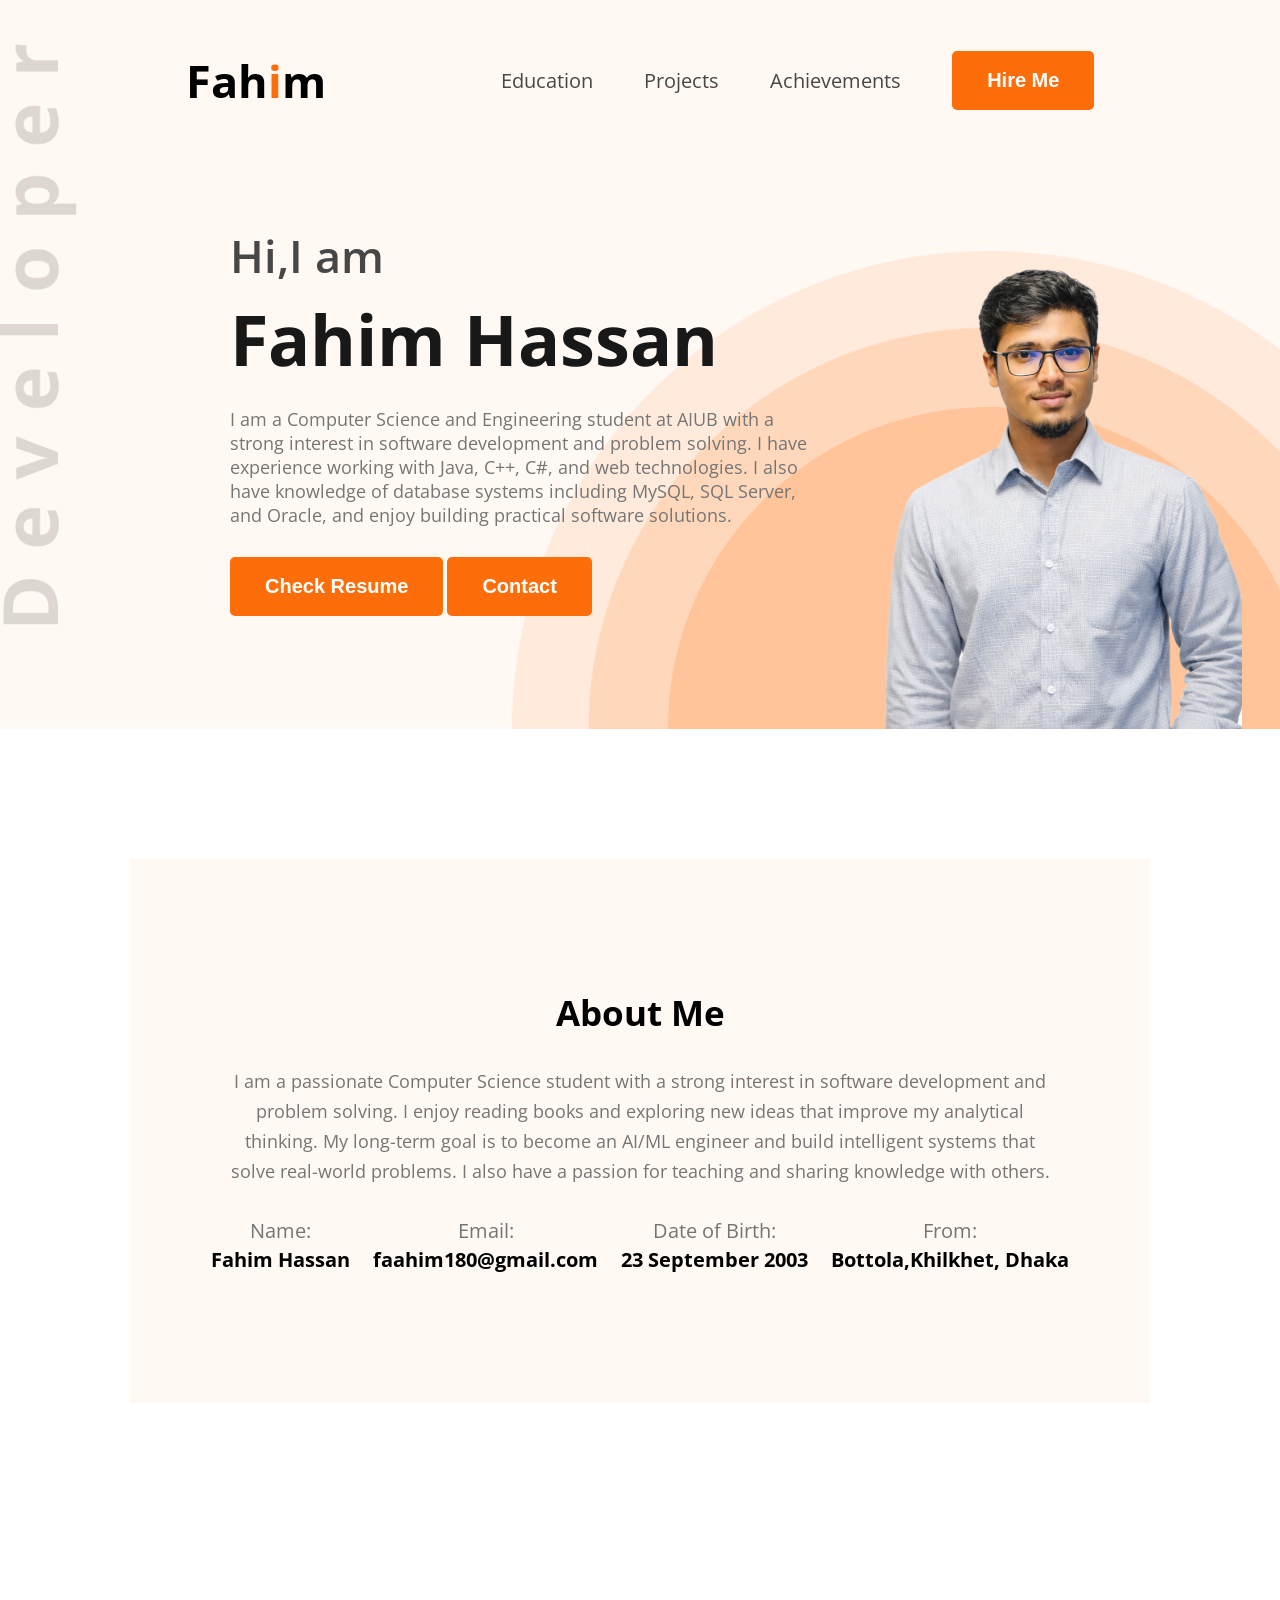
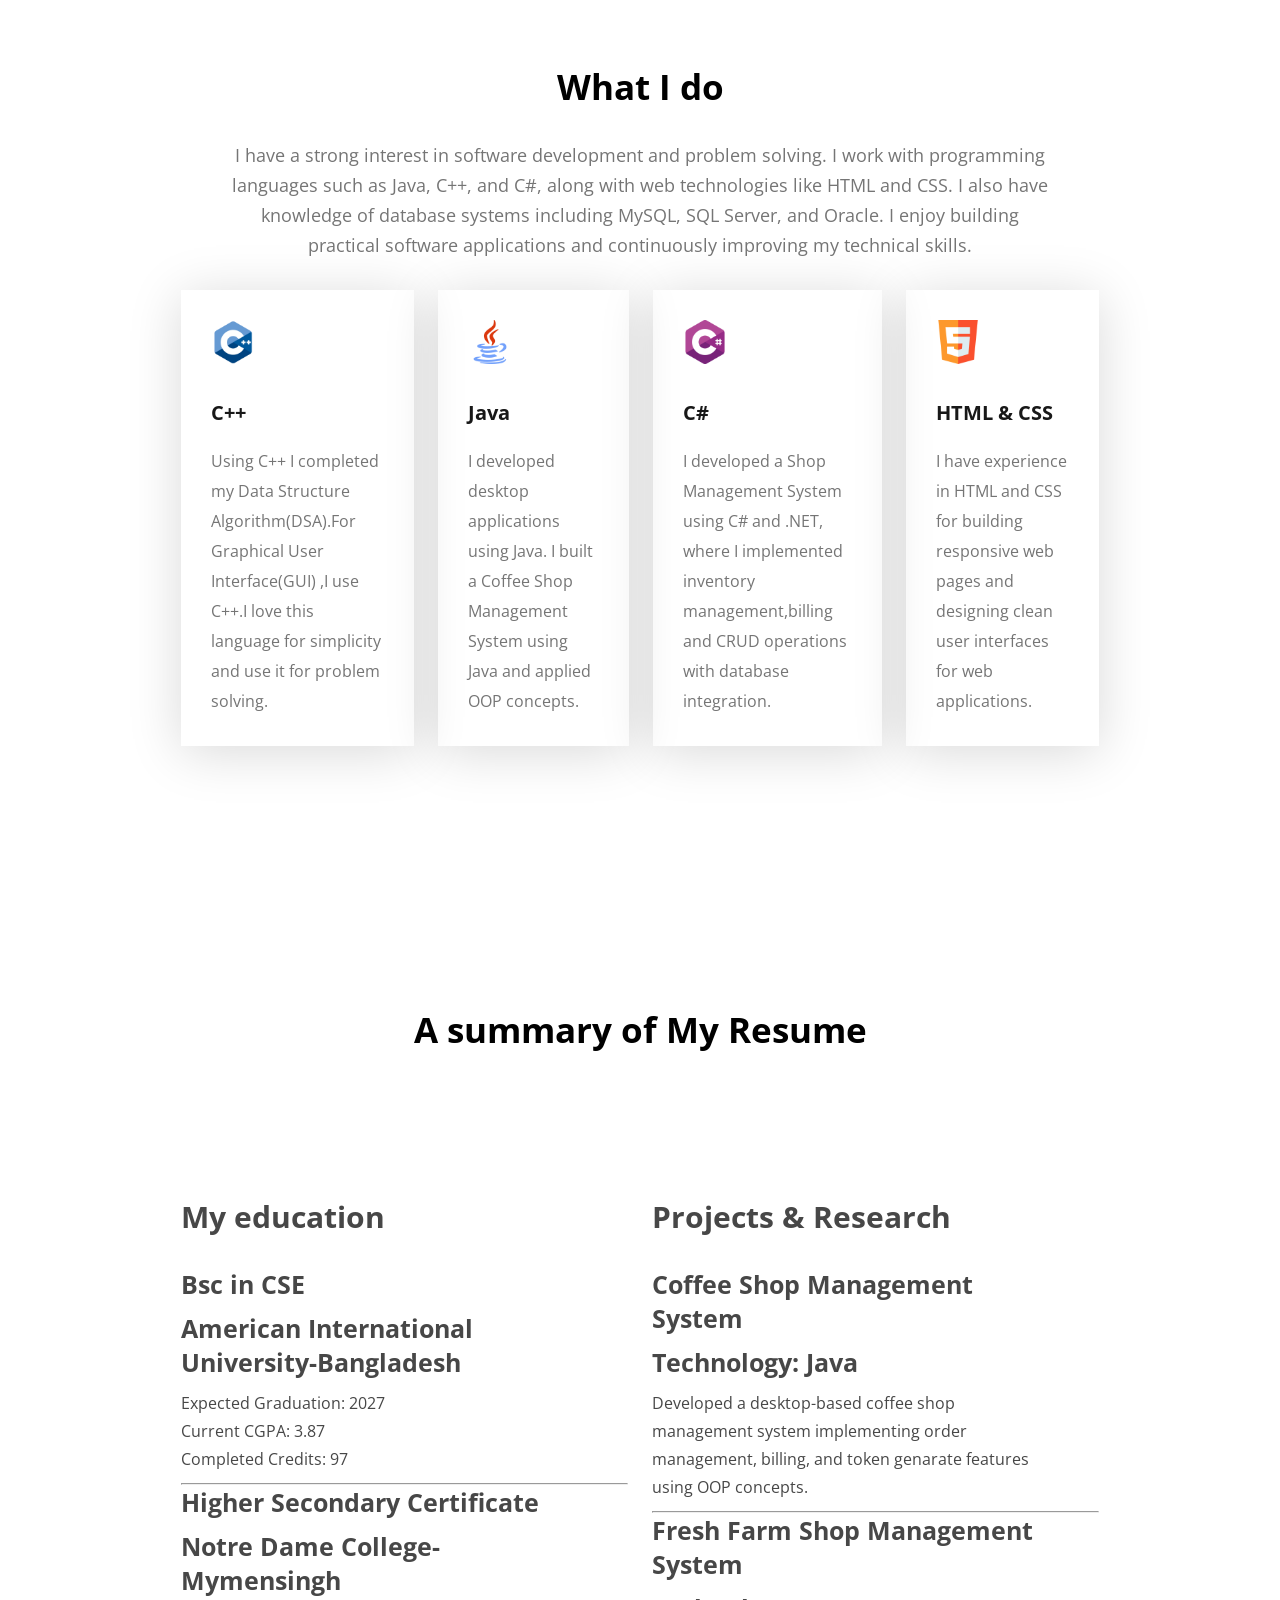
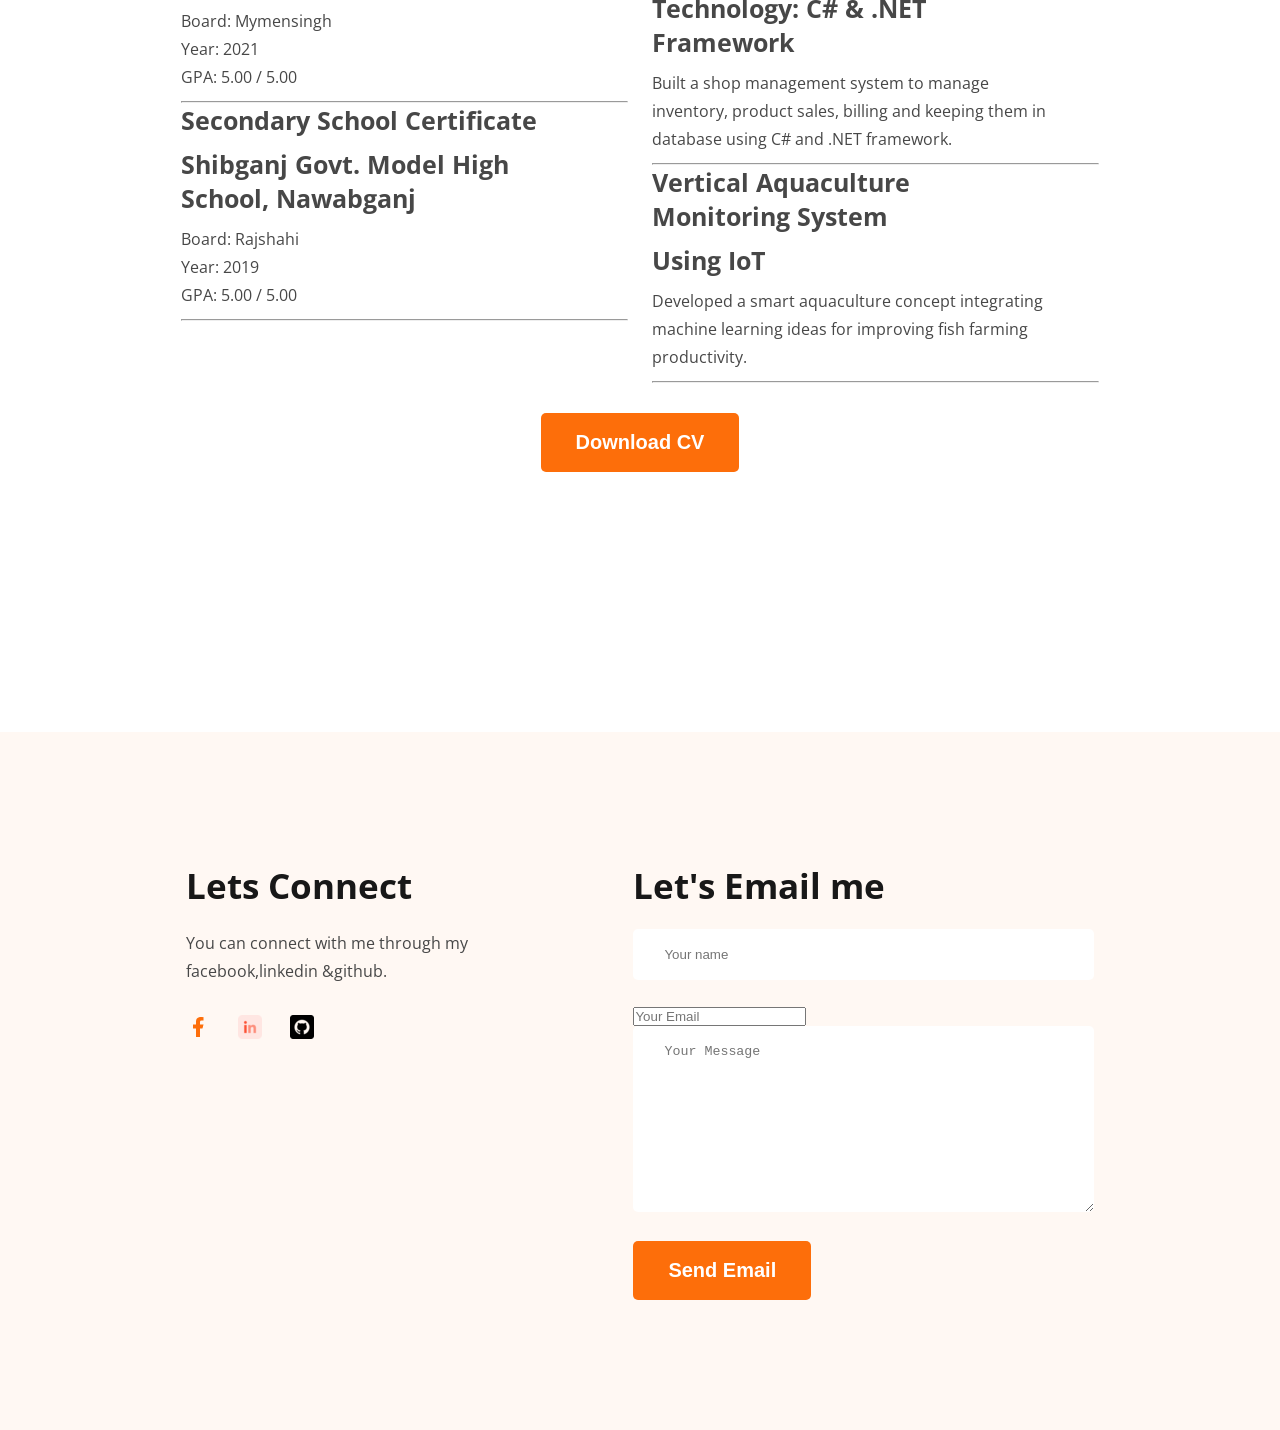
==== index.html @ bdd4afea "Fixed all button and send email and contact" ====
<!DOCTYPE html>
<html lang="en">
<head>
    <meta charset="UTF-8">
    <meta name="viewport" content="width=device-width, initial-scale=1.0">
    <title>Portfolio</title>
    <link rel="preconnect" href="https://fonts.googleapis.com">
    <link rel="preconnect" href="https://fonts.gstatic.com" crossorigin>
    <link href="https://fonts.googleapis.com/css2?family=Open+Sans:ital,wght@0,300..800;1,300..800&display=swap" rel="stylesheet">
    <link rel="stylesheet" href="styles/portfolio.css">
</head>
<body class="font-open-sans">
    <header>
        <nav>
            <div class="logo">
                <h2>Fah<span class="color-orange">i</span>m</h2>
            </div>
                <ul class="menu">
                    <li><a href="education-card.html">Education</a></li>
                    <li><a href="projects.html">Projects</a></li>
                    <li><a href="">Achievements</a></li>
                    <li><a href="https://www.linkedin.com/in/fahim-hassan-341258252/"><button class="btn">Hire Me</button></a></li>
                </ul>
            
        </nav>
        <section id="banner">
            <div class="banner-content">
                <h2>Hi,I am</h2>
                <h1>Fahim Hassan</h1>
                <p>I am a Computer Science and Engineering student at AIUB with a strong interest in software development and problem solving. I have experience working with Java, C++, C#, and web technologies. I also have knowledge of database systems including MySQL, SQL Server, and Oracle, and enjoy building practical software solutions.</p>
                <div>
                    <a href="link.html"><button class="btn">Check Resume</button></a>
                    <a href="https://wa.me/8801750545029"><button class="btn">Contact</button></a>
                </div>
            </div>
            
            <div class="banner-image">
                <img src="images/Fahim.png" alt="">
            </div>
            
        </section>
    </header>
    <section id="about">
        <div class="about-container">
            <div class="section-heading">
                <h2>About Me</h2>
                <p>I am a passionate Computer Science student with a strong interest in software development and problem solving. I enjoy reading books and exploring new ideas that improve my analytical thinking. My long-term goal is to become an AI/ML engineer and build intelligent systems that solve real-world problems. I also have a passion for teaching and sharing knowledge with others.</p>
            </div>
            <div class="about-info">
                <div class="info-card">
                        <p>Name:</p>
                        <h4>Fahim Hassan</h4>
                </div>
                <div class="info-card">
                        <p>Email:</p>
                        <h4>faahim180@gmail.com</h4>
                </div>
                <div class="info-card">
                        <p>Date of Birth:</p>
                        <h4>23 September 2003</h4>
                </div>
                <div class="info-card">
                        <p>From:</p>
                        <h4>Bottola,Khilkhet, Dhaka</h4>
                </div>
            </div>
        </div>

    </section>
    <section  id="skills">
        <div class="skills-container">
            <div class="section-heading"> 
                <h2>What I do</h2>
                <p>I have a strong interest in software development and problem solving. I work with programming languages such as Java, C++, and C#, along with web technologies like HTML and CSS. I also have knowledge of database systems including MySQL, SQL Server, and Oracle. I enjoy building practical software applications and continuously improving my technical skills.</p>
            </div>
            <div class="skills-box">
                <div class="skill-card">
                    <img src="images/c++.png" alt="">
                    <h3>C++</h3>
                    <p>Using C++ I completed my Data Structure Algorithm(DSA).For Graphical User Interface(GUI) ,I use C++.I love this language for simplicity and use it for problem solving.</p>
                </div>
                <div class="skill-card">
                    <img src="images/java.png" alt="">
                    <h3>Java</h3>
                    <p>I  developed desktop applications using Java. I built a Coffee Shop Management System using Java and applied OOP concepts.</p>
                </div>
                <div class="skill-card">
                    <img src="images/c-sharp.png" alt="">
                    <h3>C#</h3>
                    <p>I developed a Shop Management System using C# and .NET, where I implemented inventory management,billing and CRUD operations with database integration.</p>
                </div>
                <div class="skill-card">
                    <img src="images/html5.png" alt="">
                    <h3>HTML & CSS</h3>
                    <p>I have experience in HTML and CSS for building responsive web pages and designing clean user interfaces for web applications.</p>
                </div>
            </div>
        </div>

    </section>
    
    <section id="resume">
        <div class="section-heading">
            <h2>A summary of My Resume</h2>
        </div>
        <div class="resume-container">
            <div class="education">
                <h2 class="section-title">My education</h2>
                <div class="resume-card">
                <h3 class="card-title">Bsc in CSE</h3>
                <p class="card-info">American International University-Bangladesh</p>
                <div class="card-text">
                    <p>Expected Graduation: 2027</p>
                    <p>Current CGPA: 3.87</p>
                    <p>Completed Credits: 97</p>
                </div>
                </div> 
                
                <hr>
                 <div class="resume-card">
                <h3 class="card-title">Higher Secondary Certificate</h3>
                <p class="card-info">Notre Dame College-Mymensingh</p>
                <div class="card-text">
                    <p>Board: Mymensingh</p>
                    <p>Year: 2021</p>
                    <p>GPA: 5.00 / 5.00</p>
                </div>
                </div> 
                
                <hr>
                 <div class="resume-card">
                <h3 class="card-title">Secondary School Certificate</h3>
                <p class="card-info">Shibganj Govt. Model High School, Nawabganj</p>
                <div class="card-text">
                    <p>Board: Rajshahi</p>
                    <p>Year: 2019</p>
                    <p>GPA: 5.00 / 5.00</p>
                </div>
                </div> 
                
                <hr>
                <!-- hr ekta line create kore -->
            </div>
            
            <div class="experience">
                <h2 class="section-title">Projects & Research</h2>
                <div class="resume-card">
                <h3 class="card-title">Coffee Shop Management System</h3>
                <p class="card-info">Technology: Java</p>
                <p class="card-text">Developed a desktop-based coffee shop management system implementing order management, billing, and token genarate features using OOP concepts.</p>
                </div> 
                
                <hr>
                 <div class="resume-card">
                <h3 class="card-title">Fresh Farm Shop Management System</h3>
                <p class="card-info">Technology: C# & .NET Framework</p>
                <p class="card-text">Built a shop management system to manage inventory, product sales, billing and keeping them in database using C# and .NET framework.</p>
                </div> 
                
                <hr>
                 <div class="resume-card">
                <h3 class="card-title">Vertical Aquaculture Monitoring System</h3>
                <p class="card-info">Using IoT</p>
                <p class="card-text">Developed a smart aquaculture concept integrating machine learning ideas for improving fish farming productivity.</p>
                </div> 
                
                <hr>
                <!-- hr ekta line create kore -->
            </div>
            </div>
        </div>
        <div class="text-center">
            <a href="link.html"><button class="btn">Download CV</button></a>
        </div>
    </section>
    <footer>
        <section class="footer-container">
        <div class="social">
            <h2>Lets Connect</h2>
            <p>You can connect with me through my facebook,linkedin &github.</p>
             <div class="icons">
            <a href="https://www.facebook.com/faahim.hassan"><img src="images/icons/facebook.png" alt=""></a>
            <a href="https://www.linkedin.com/in/fahim-hassan-341258252/"><img src="images/icons/linkedin.png" alt=""></a>
            <a href="https://github.com/FaahimHassan"><img src="images/icons/github.png" alt=""></a>
        </div>
        </div>
       
        <!-- <form class="form">
            <h2>Let's Email me</h2>
                <div>
                    <input type="text" name="" id="" placeholder="Your name">
                </div>
                <div>
                    <input type="text" name="" id="" placeholder="Email">
                </div>
                <div>
                    <textarea rows="10" name="" id="" placeholder="Message"></textarea>
                </div>
                <input class="btn" type="submit" value="Email">
        </form> -->
         <form action="https://formsubmit.co/faahim180@gmail.com" method="POST">
            <h2>Let's Email me</h2>
                <div>
                    <input type="text" name="name" placeholder="Your name">
                </div>
                <div>
                    <input type="email" name="email" placeholder="Your Email">
                </div>
                <div>
                    <textarea name="message" rows="10" placeholder="Your Message" required></textarea>
                </div>
                <input class="btn" type="submit" value="Send Email">
        </form>
        </section>
    </footer>

</body>
</html>
---- styles/portfolio.css ----
*{
    margin: 0;
    padding: 0;
    box-sizing: border-box;
}
/* shared style */
.font-open-sans{
  font-family: "Open Sans", sans-serif;
  font-optical-sizing: auto;
}
.logo h2{
font-size: 45px;
font-weight: 900px;
}
.color-orange{
color: #FD6E0A;
}
.btn{
  background-color: #FD6E0A;
  border: none;
  padding: 18px 35px;
  border-radius: 5px;
  font-size: 20px;
  font-weight: bold;
  color: white;
  cursor: pointer;

}
.btn:hover{background-color:green;}

.section-heading{
  max-width: 827px;
  text-align: center;
  margin: 0 auto;
}
.section-heading h2{
  font-size: 35px;
  margin-bottom: 30px;

}
.section-heading p{
  font-size: 18px;
  color: #757575;
  margin-bottom: 30px;
  line-height: 30px;

}
.text-center{
  text-align: center;
}
 /* main style */
header{
  background-color: #FFF8F3;
   background: url("../images/developer.png"),url("../images/header_bg.png"),#FFF8F3; 
  /* background: url("../images/header_bg.png"),#FFF8F3; */
  background-position: 0 30%,bottom right;
  background-repeat: no-repeat;
  padding-top: 50px;
  background-size: 6%, 60%;
}
nav{
  width: 71%;
  max-width: 1140px;
  /* border: 1px solid red; */
   margin: 0px auto; 
  display: flex;
  justify-content: space-between;
  /* space between ,sorboccho durotte rakhte help kore */
  align-items: center;


}
nav .menu{
  display: flex;
  list-style-type: none;
  gap: 51px;
  align-items: center;
}
nav .menu a{
  font-size: 20px;
  color: #474747;
  text-decoration: none;

}
#banner{
  margin: 0px 38px 0px 230px;
  display: flex;
  justify-content: space-between;
  align-items: center;
}
#banner .banner-content{
  max-width: 600px;
}
#banner .banner-content h2{
  font-size: 45px;
  font-weight: 600;
  color: #474747;
  margin-bottom: 5px;

}
#banner .banner-content h1{
  font-size: 70px;
  font-weight: bold;
  color: #181818;
  margin-bottom: 20px;

}
#banner .banner-content p{
  font-size: 18px;
  color: #757575;
  margin-bottom: 30px;
}

#banner .banner-image img{
  width: 100%;
  max-width: 600px;
  vertical-align: middle;
}
/* #about{
  padding-top: 130px;
}*/
#about .about-container{
  width: 100%;
  max-width: 1140px;
  margin: 0 auto;
  text-align: center;
  background-color: #FFF8F3;
  /* padding: 130px 156px; ei line age chilo*/
  padding: 130px 70px ;
}
#about .about-container .about-info{
  display: flex;
  justify-content: space-around;
}
.about-info .info-card p{
   font-size: 20px;
  color: #757575;
  line-height: 30px;
}
.about-info .info-card h4{
  font-size: 20px;
}
#skills,#about,#resume{
  padding: 130px;
}
#skills .skills-container{
  width: 90%;
  max-width: 1140px;
  margin: 0 auto;
}
#skills .skills-container .skills-box{
  display: flex;
  gap: 24px;

}
/* skills box er skill card gulo ke manush kora lagbe(mane design kor lagbe) */
.skills-box .skill-card{
  padding: 30px;
  /* border: 1px solid red; */
  box-shadow: 0 6px 50px 0 #00000027;
  /* box shadow te amra 4 dhoroner value use korte pari{(x axis theke kon dike sorbe),(y axis er sathe koto tuku hobe),(koto tuku blur hobe),(spred hobe koto tuku),then color diba} */
  max-width: 267px;
}
.skills-box :hover{background-color: #FFF8F3;}
/* skill card er image gulo ke size kora proyozon */
.skill-card img{
  max-width: 44px;
  margin-bottom: 30px;

}
.skill-card h3{
  font-size: 20px;
  color: #181818;
  margin-bottom: 20px;
}
.skill-card p{
  font-size: 16px;
  color: #757575;
  /* margin-bottom: 30px; */
  line-height: 30px;
}
#resume .resume-container{
  width: 90%;
  max-width: 1140px;
  margin: 113px auto 0;
  display: flex;
  gap: 24px;
  /* flex er majher gap 24 px */
  margin-bottom: 30px;

}
.resume-container .section-title{
  margin: 30px 0;
}
.resume-container .section-title{
font-size: 30px;
color: #474747;
margin-bottom: 30px;
 
}
.resume-card{
  max-width: 511px;
  margin-right: 47px;

}
.resume-card .card-title{
  font-size: 25px;
  font-weight: bold;
  margin-bottom: 10px;
  color: #474747;
}
.resume-card .card-info{
  font-size: 25px;
  font-weight: bold;
  margin-bottom: 10px;
  color: #474747;
}
.resume-card .card-text{
  font-size: 16px;
  line-height: 28px;
  margin-bottom: 10px;
  color: #474747;
}
 footer{
  margin-top: 130px;
  background-color: #FFF8F3;
  padding: 130PX 0;
 }
 footer .footer-container{
  width: 71%;
  max-width: 1140px;
  margin: 0 auto;
  display: flex;
  gap: 116px;
 }
 .footer-container .social{
  max-width: 562px;
 }
 .footer-container h2{
  color: #181818;
  font-size: 35px;
  margin-bottom: 20px;
 }
 .footer-container .social p{
  color: #474747;
  font-size: 16px;
  line-height: 28px;
  margin-bottom: 30px;
 }
 .footer-container .icons a{
  margin-right: 24px;
 }
.footer-container form input[type="text"],.footer-container form textarea{
  width: 461px;
  padding: 18px 31px;
  margin-bottom: 24px;
  border: none;
  border-radius: 5px;
  color: #757575;
}
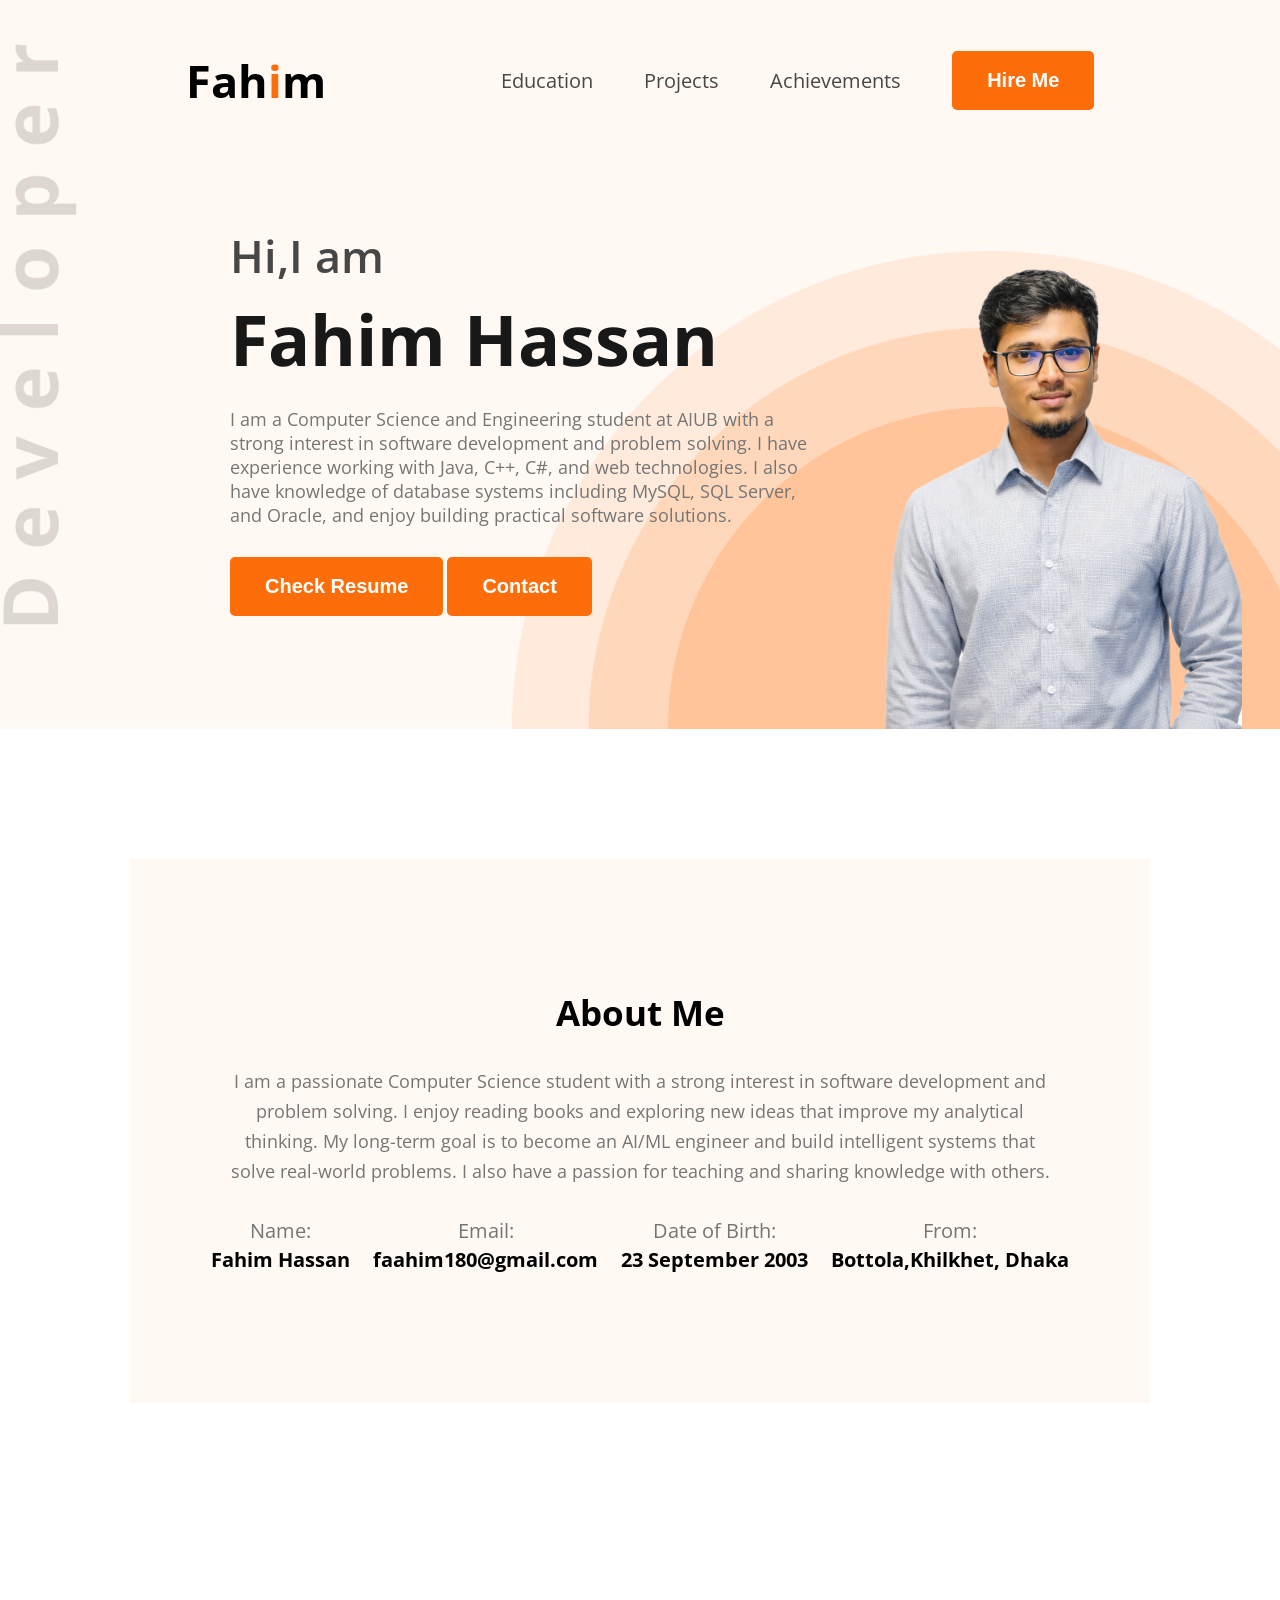
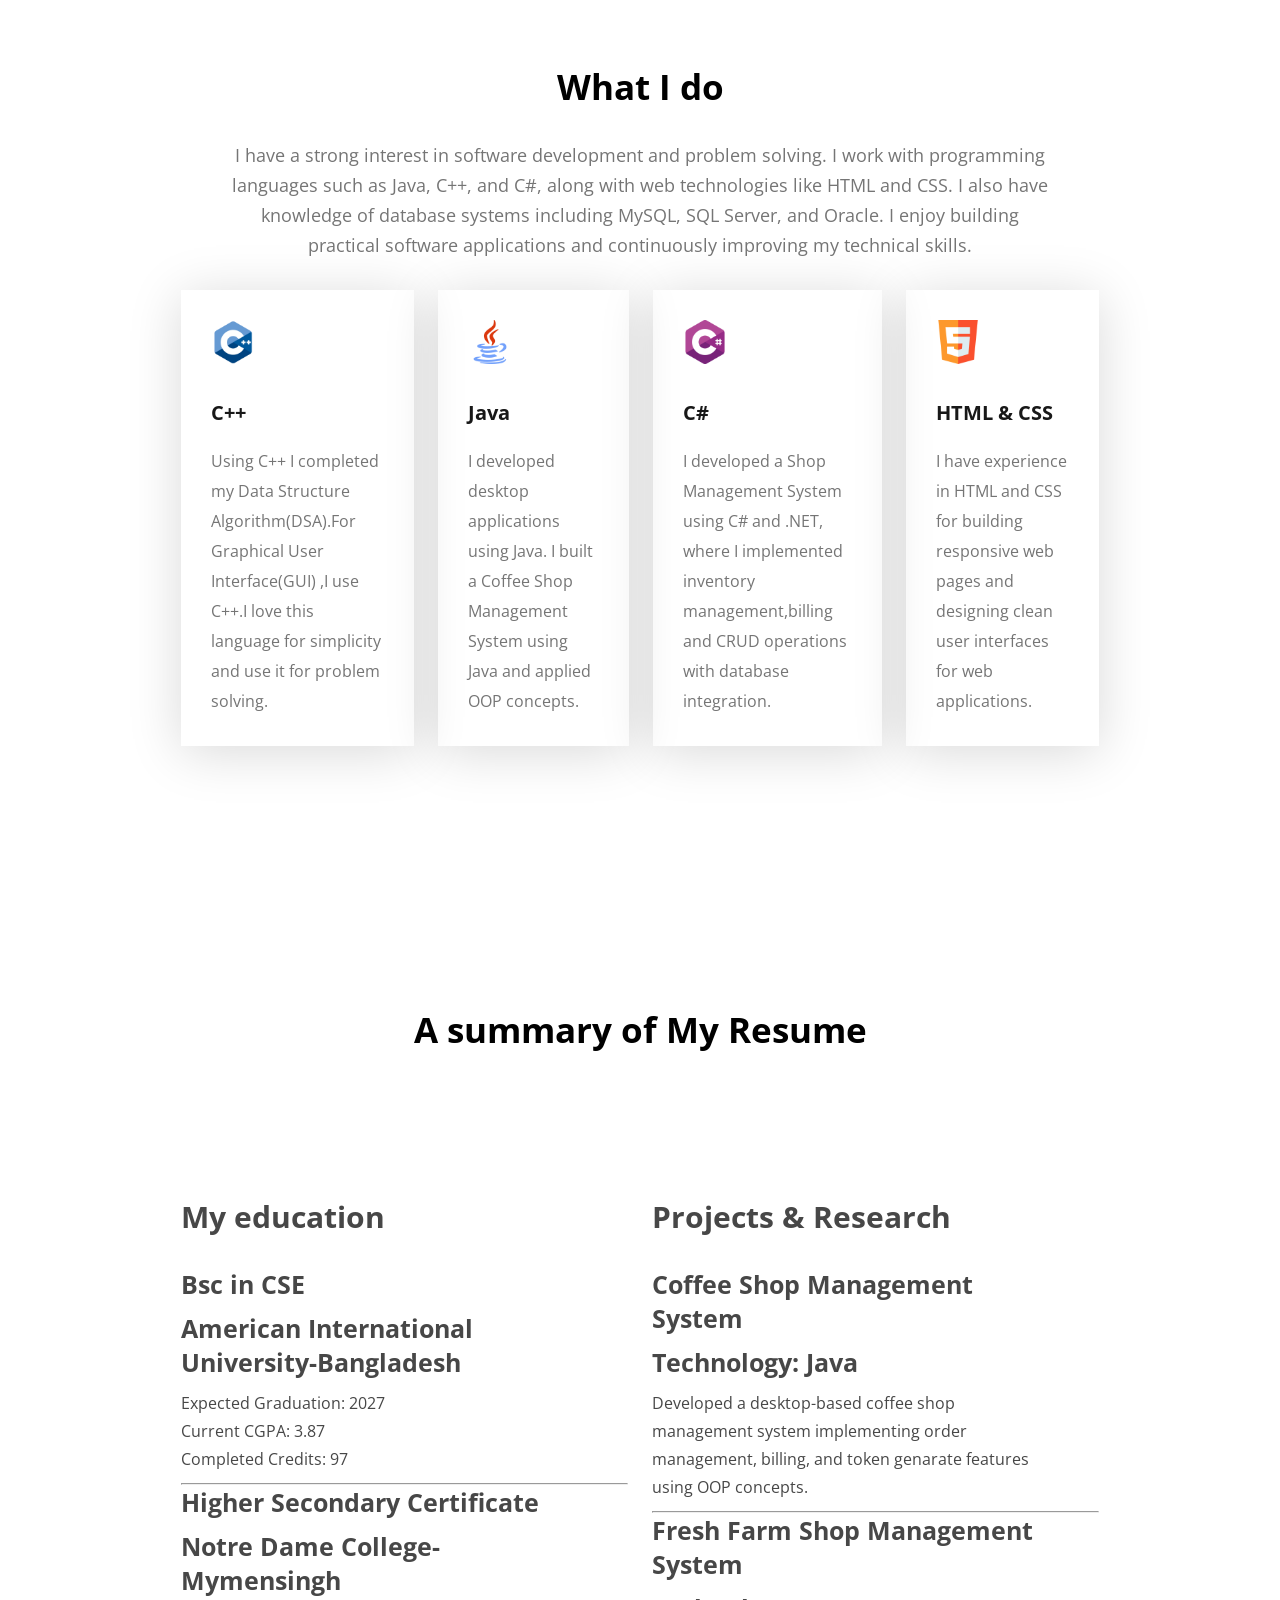
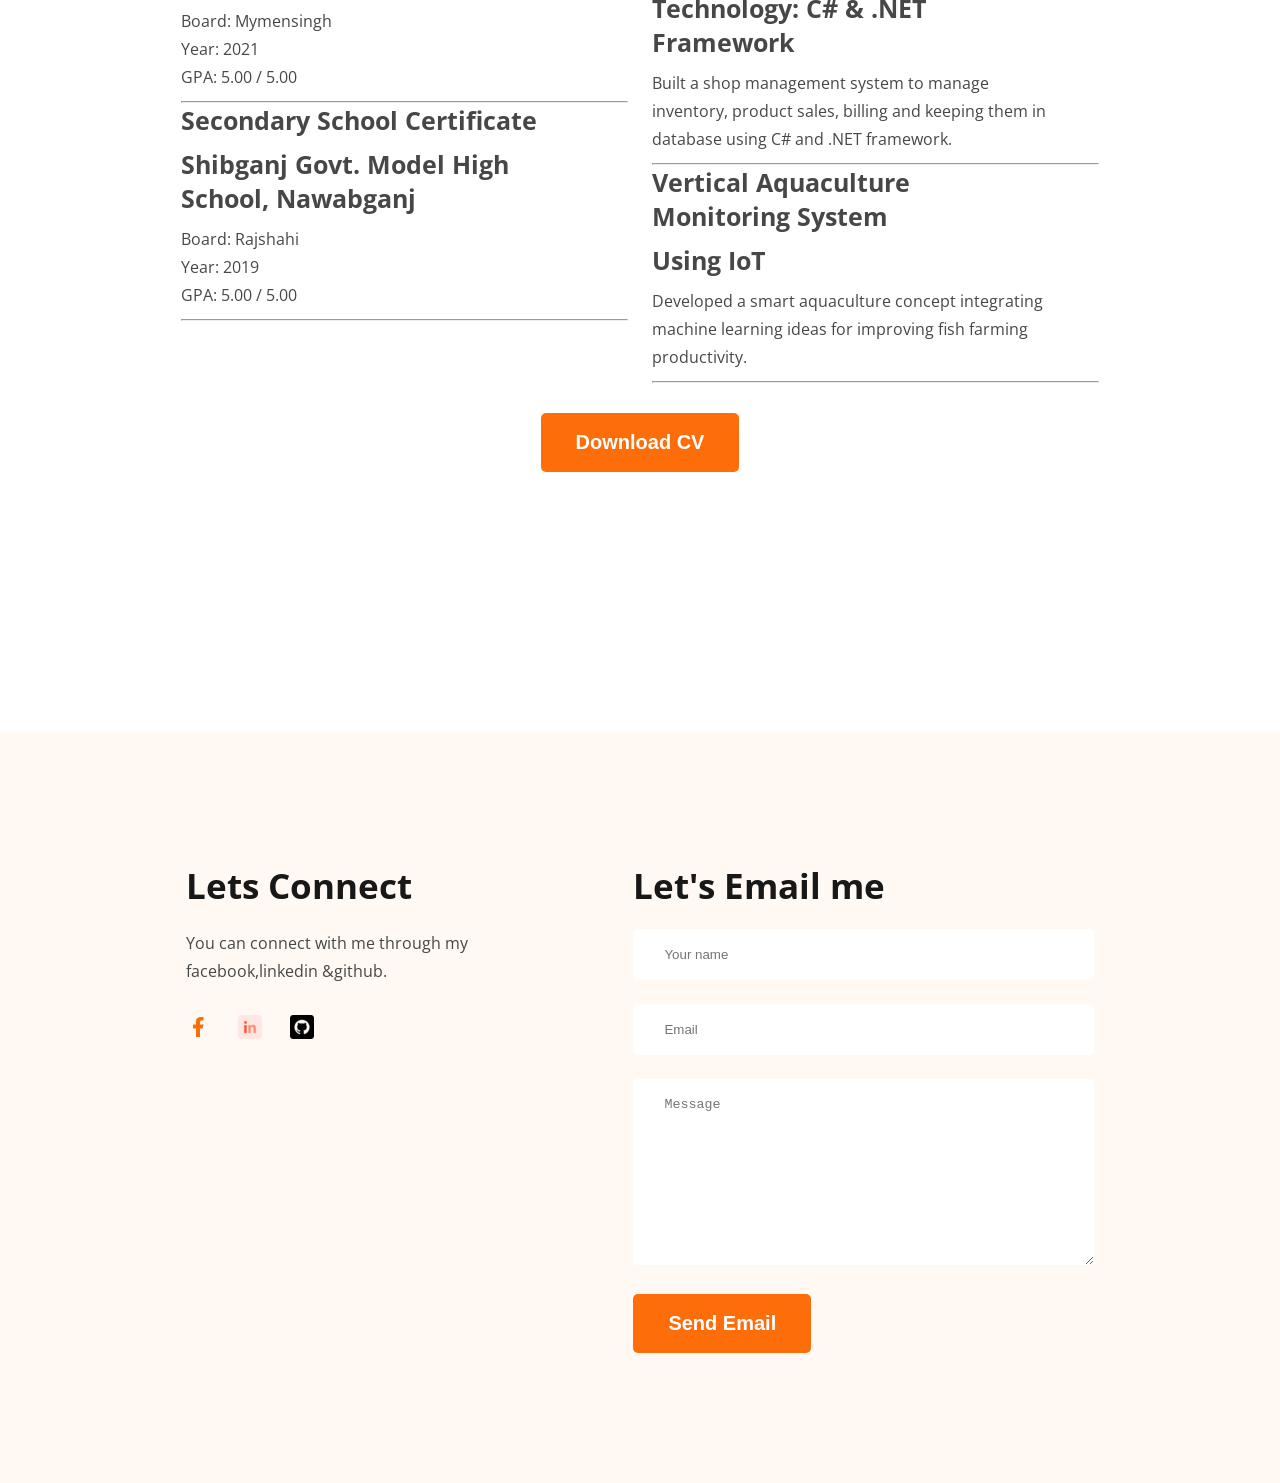
==== commit 72678c6e: "another way of sending mail,mailto" ====
--- a/index.html
+++ b/index.html
@@ -198,7 +198,7 @@
                 </div>
                 <input class="btn" type="submit" value="Email">
         </form> -->
-         <form action="https://formsubmit.co/faahim180@gmail.com" method="POST">
+         <!-- <form action="https://formsubmit.co/faahim180@gmail.com" method="POST">
             <h2>Let's Email me</h2>
                 <div>
                     <input type="text" name="name" placeholder="Your name">
@@ -208,6 +208,19 @@
                 </div>
                 <div>
                     <textarea name="message" rows="10" placeholder="Your Message" required></textarea>
+                </div>
+                <input class="btn" type="submit" value="Send Email">
+        </form> -->
+         <form class="form" action="mailto:faahim180@gmail.com" method="post" enctype="text/plain">
+            <h2>Let's Email me</h2>
+                <div>
+                    <input type="text" name="name" placeholder="Your name">
+                </div>
+                <div>
+                    <input type="text" name="email" placeholder="Email">
+                </div>
+                <div>
+                    <textarea rows="10" name="message" placeholder="Message"></textarea>
                 </div>
                 <input class="btn" type="submit" value="Send Email">
         </form>
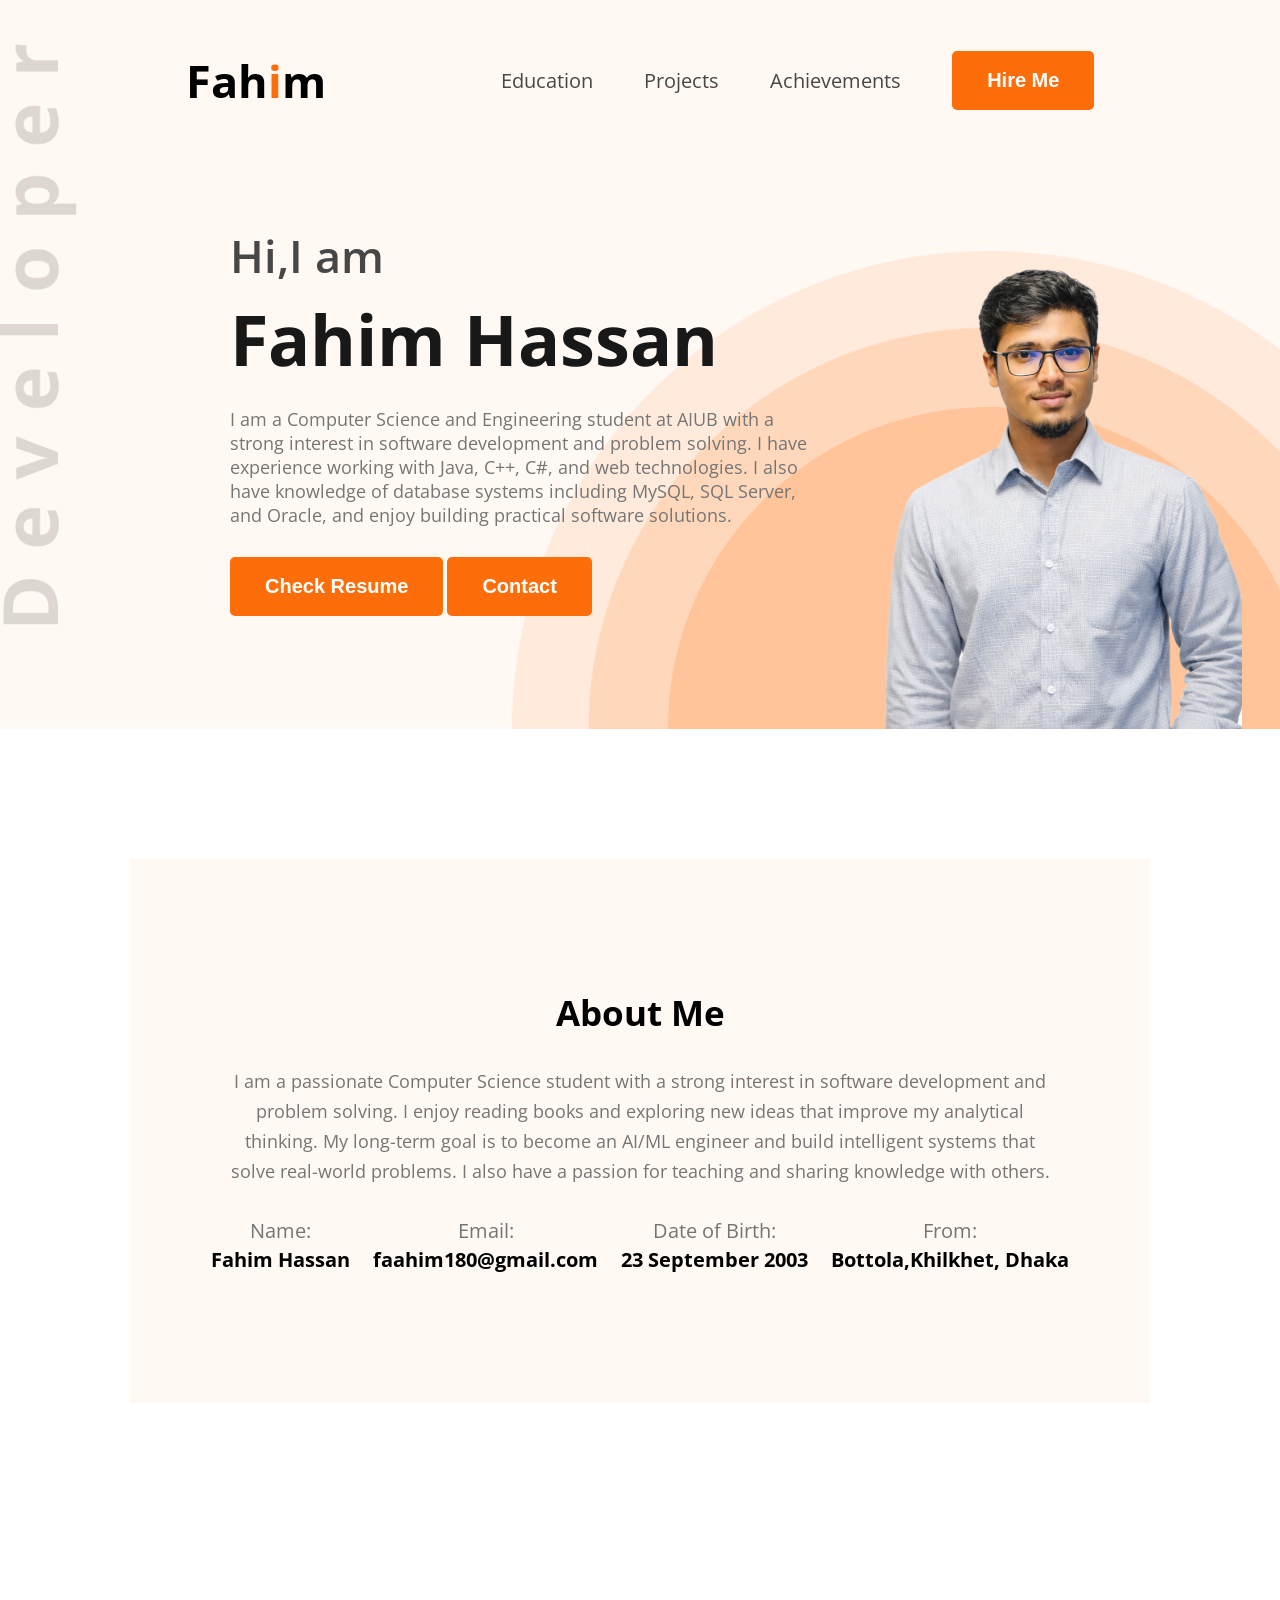
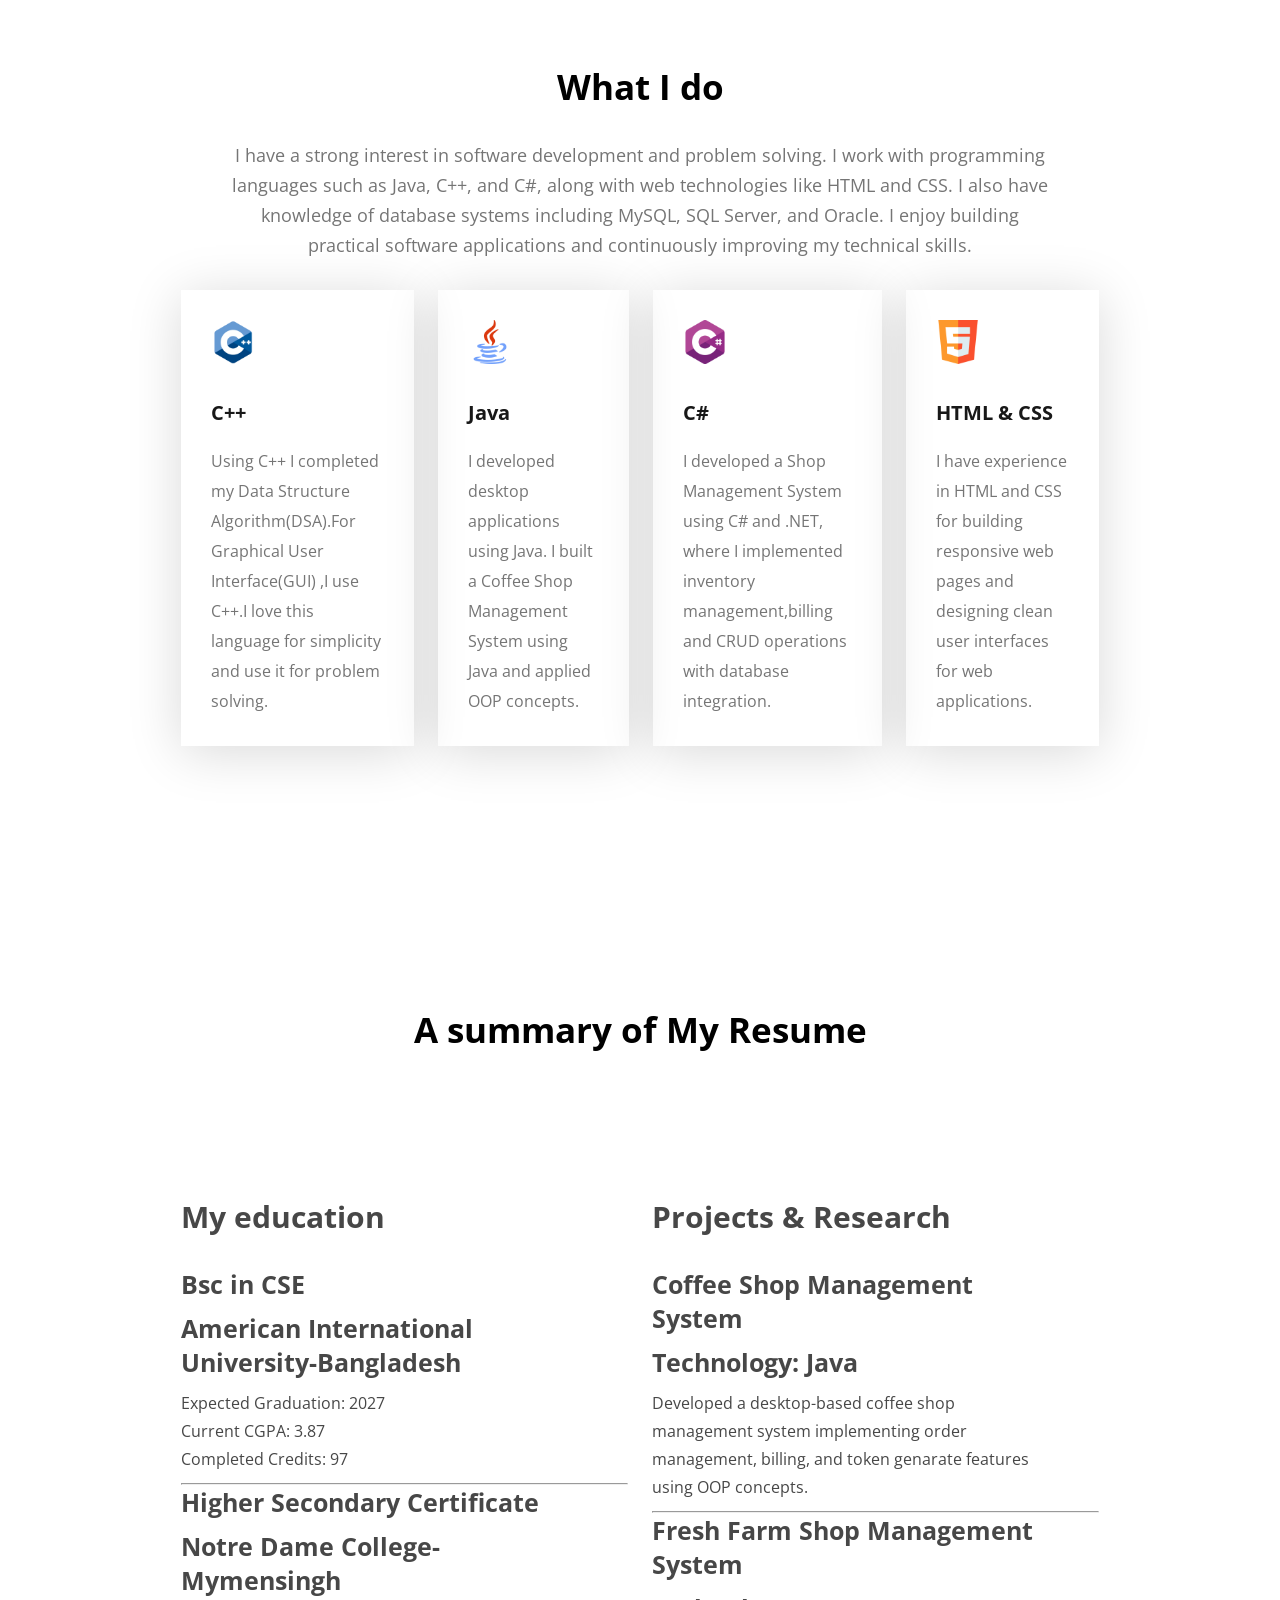
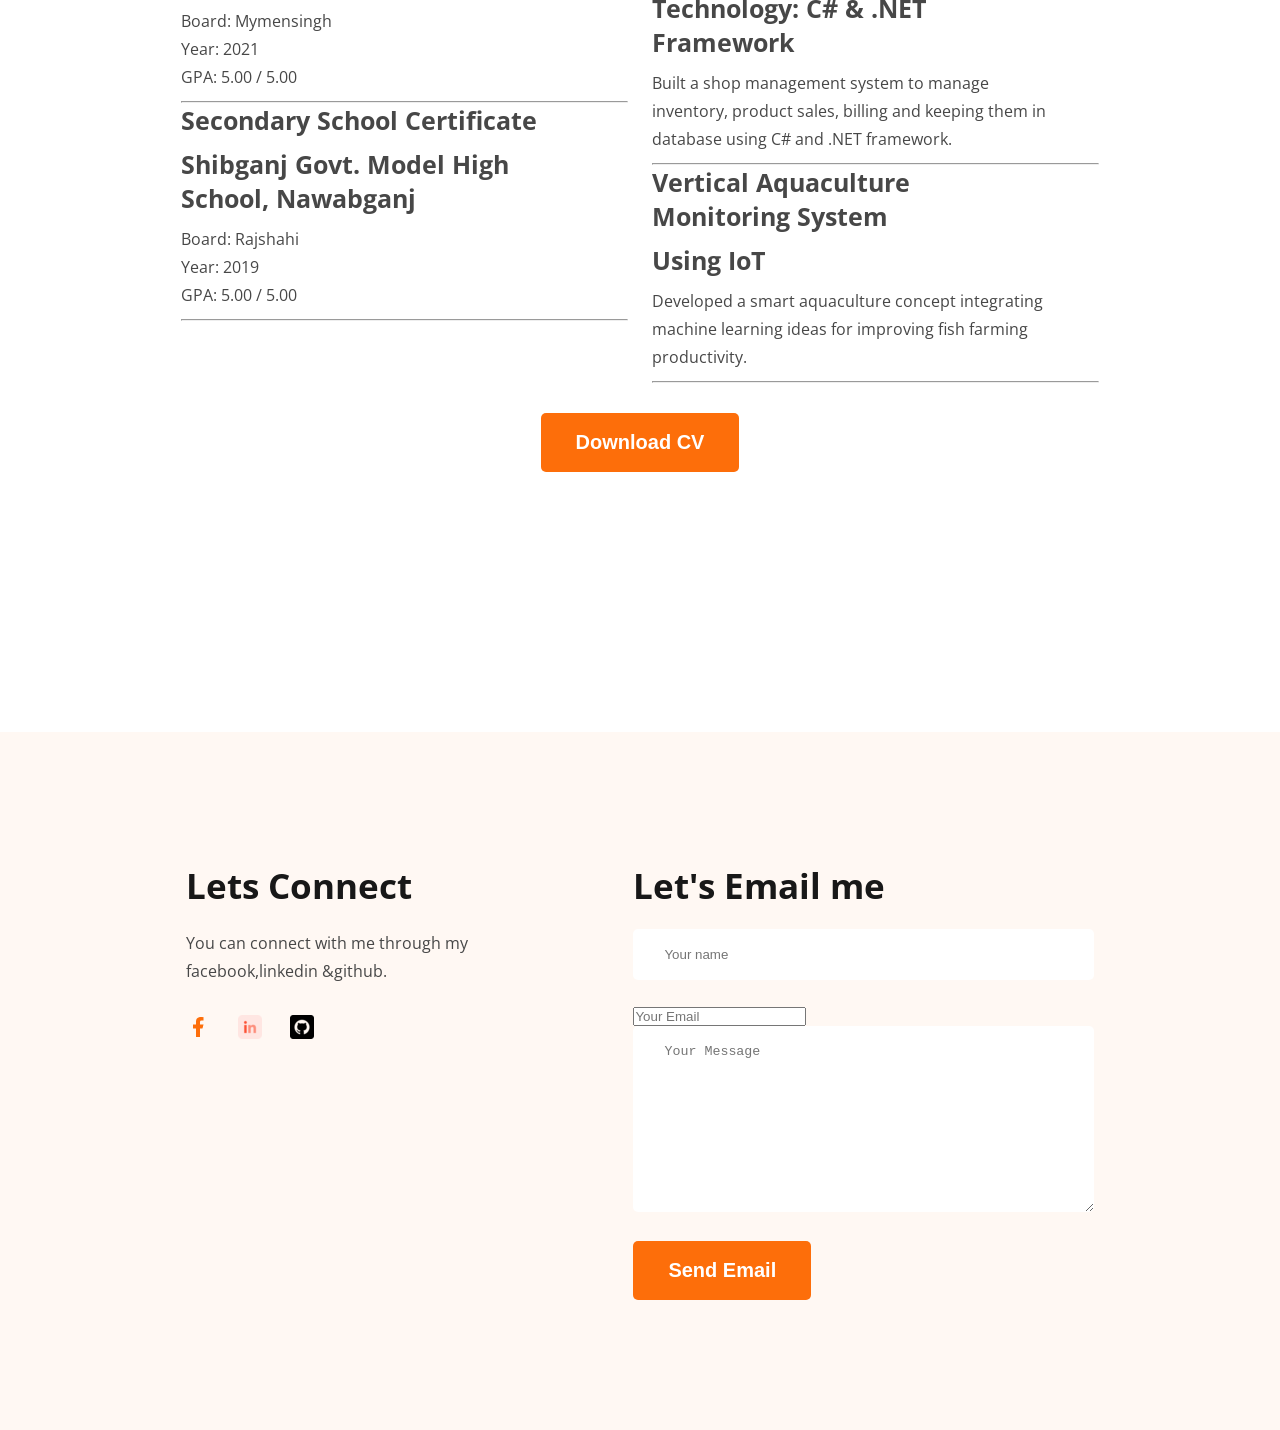
==== commit 778739c0: "formsubmit.to" ====
--- a/index.html
+++ b/index.html
@@ -198,7 +198,7 @@
                 </div>
                 <input class="btn" type="submit" value="Email">
         </form> -->
-         <!-- <form action="https://formsubmit.co/faahim180@gmail.com" method="POST">
+         <form action="https://formsubmit.co/faahim180@gmail.com" method="POST">
             <h2>Let's Email me</h2>
                 <div>
                     <input type="text" name="name" placeholder="Your name">
@@ -208,22 +208,22 @@
                 </div>
                 <div>
                     <textarea name="message" rows="10" placeholder="Your Message" required></textarea>
+                </div>
+                <input class="btn" type="submit" value="Send Email">
+        </form>
+         <!-- <form class="form" action="mailto:faahim180@gmail.com" method="post" enctype="text/plain">
+            <h2>Let's Email me</h2>
+                <div>
+                    <input type="text" name="name" placeholder="Your name">
+                </div>
+                <div>
+                    <input type="text" name="email" placeholder="Email">
+                </div>
+                <div>
+                    <textarea rows="10" name="message" placeholder="Message"></textarea>
                 </div>
                 <input class="btn" type="submit" value="Send Email">
         </form> -->
-         <form class="form" action="mailto:faahim180@gmail.com" method="post" enctype="text/plain">
-            <h2>Let's Email me</h2>
-                <div>
-                    <input type="text" name="name" placeholder="Your name">
-                </div>
-                <div>
-                    <input type="text" name="email" placeholder="Email">
-                </div>
-                <div>
-                    <textarea rows="10" name="message" placeholder="Message"></textarea>
-                </div>
-                <input class="btn" type="submit" value="Send Email">
-        </form>
         </section>
     </footer>
 
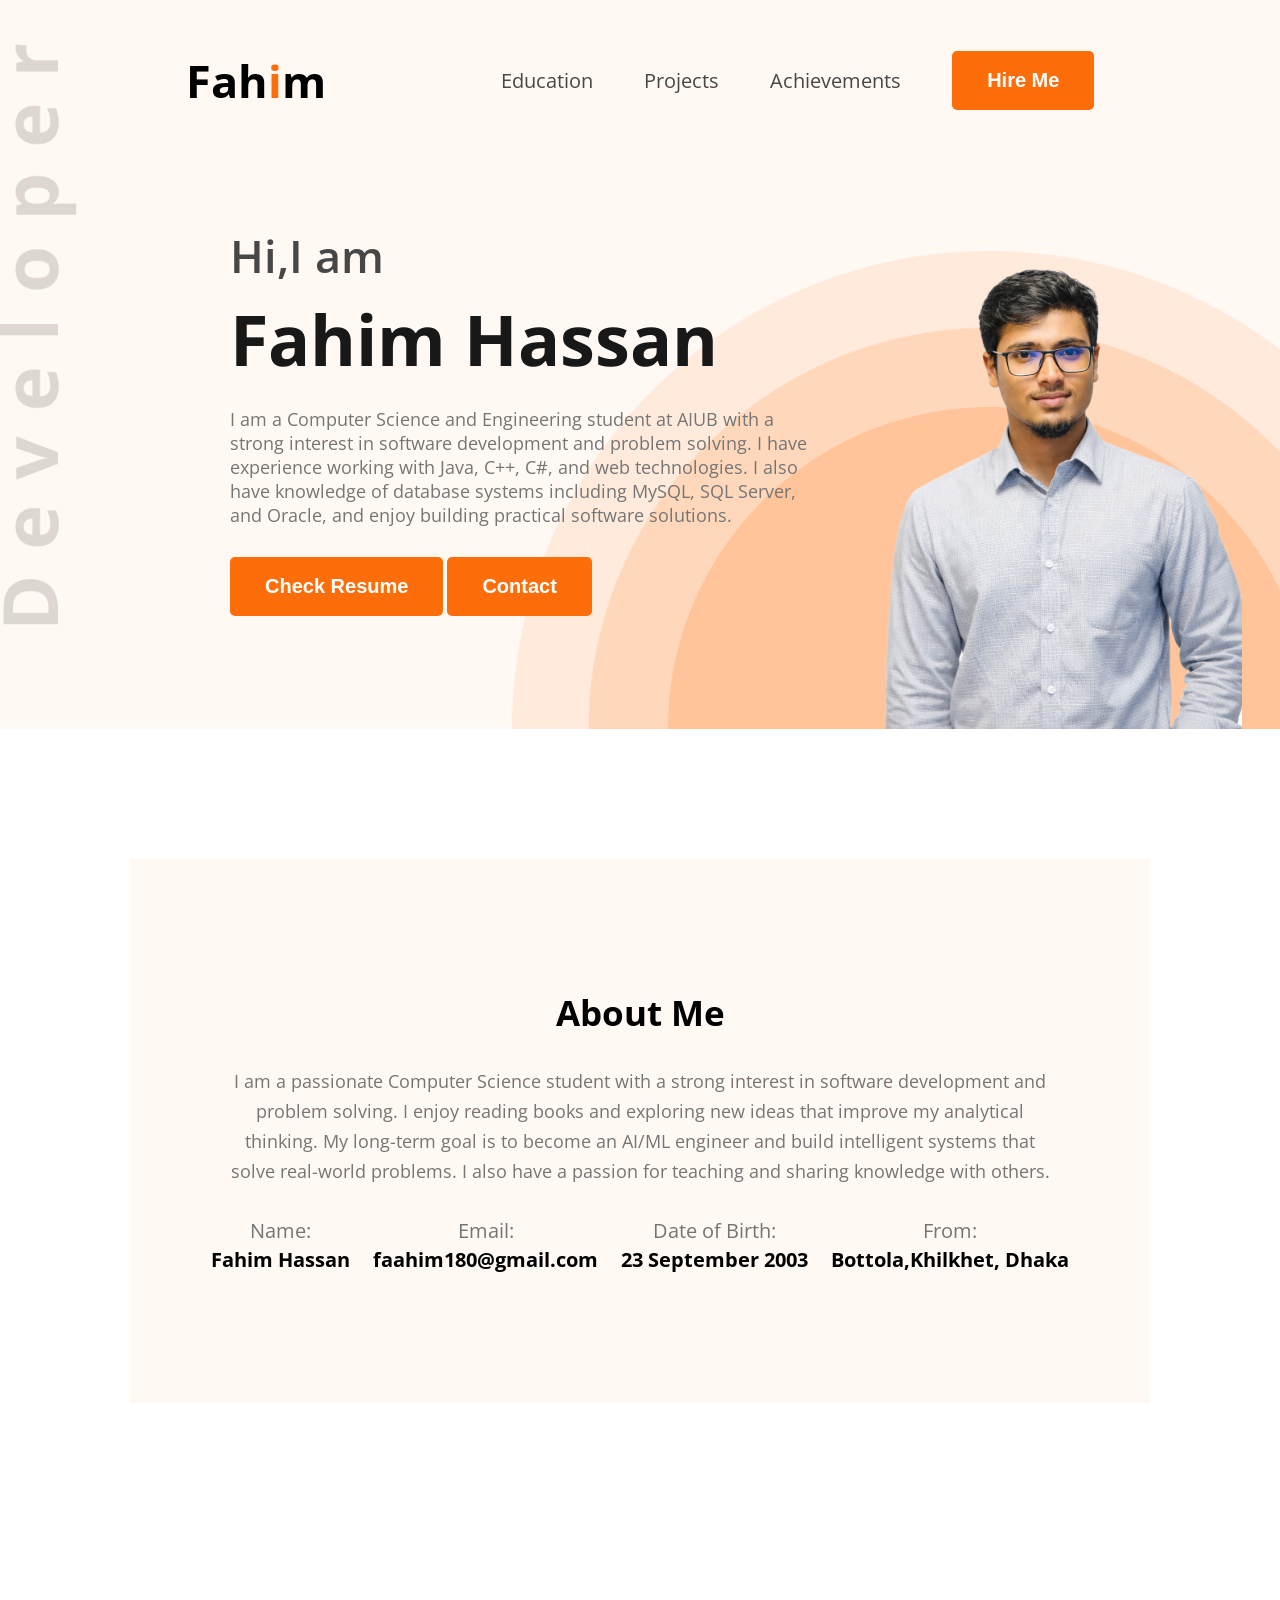
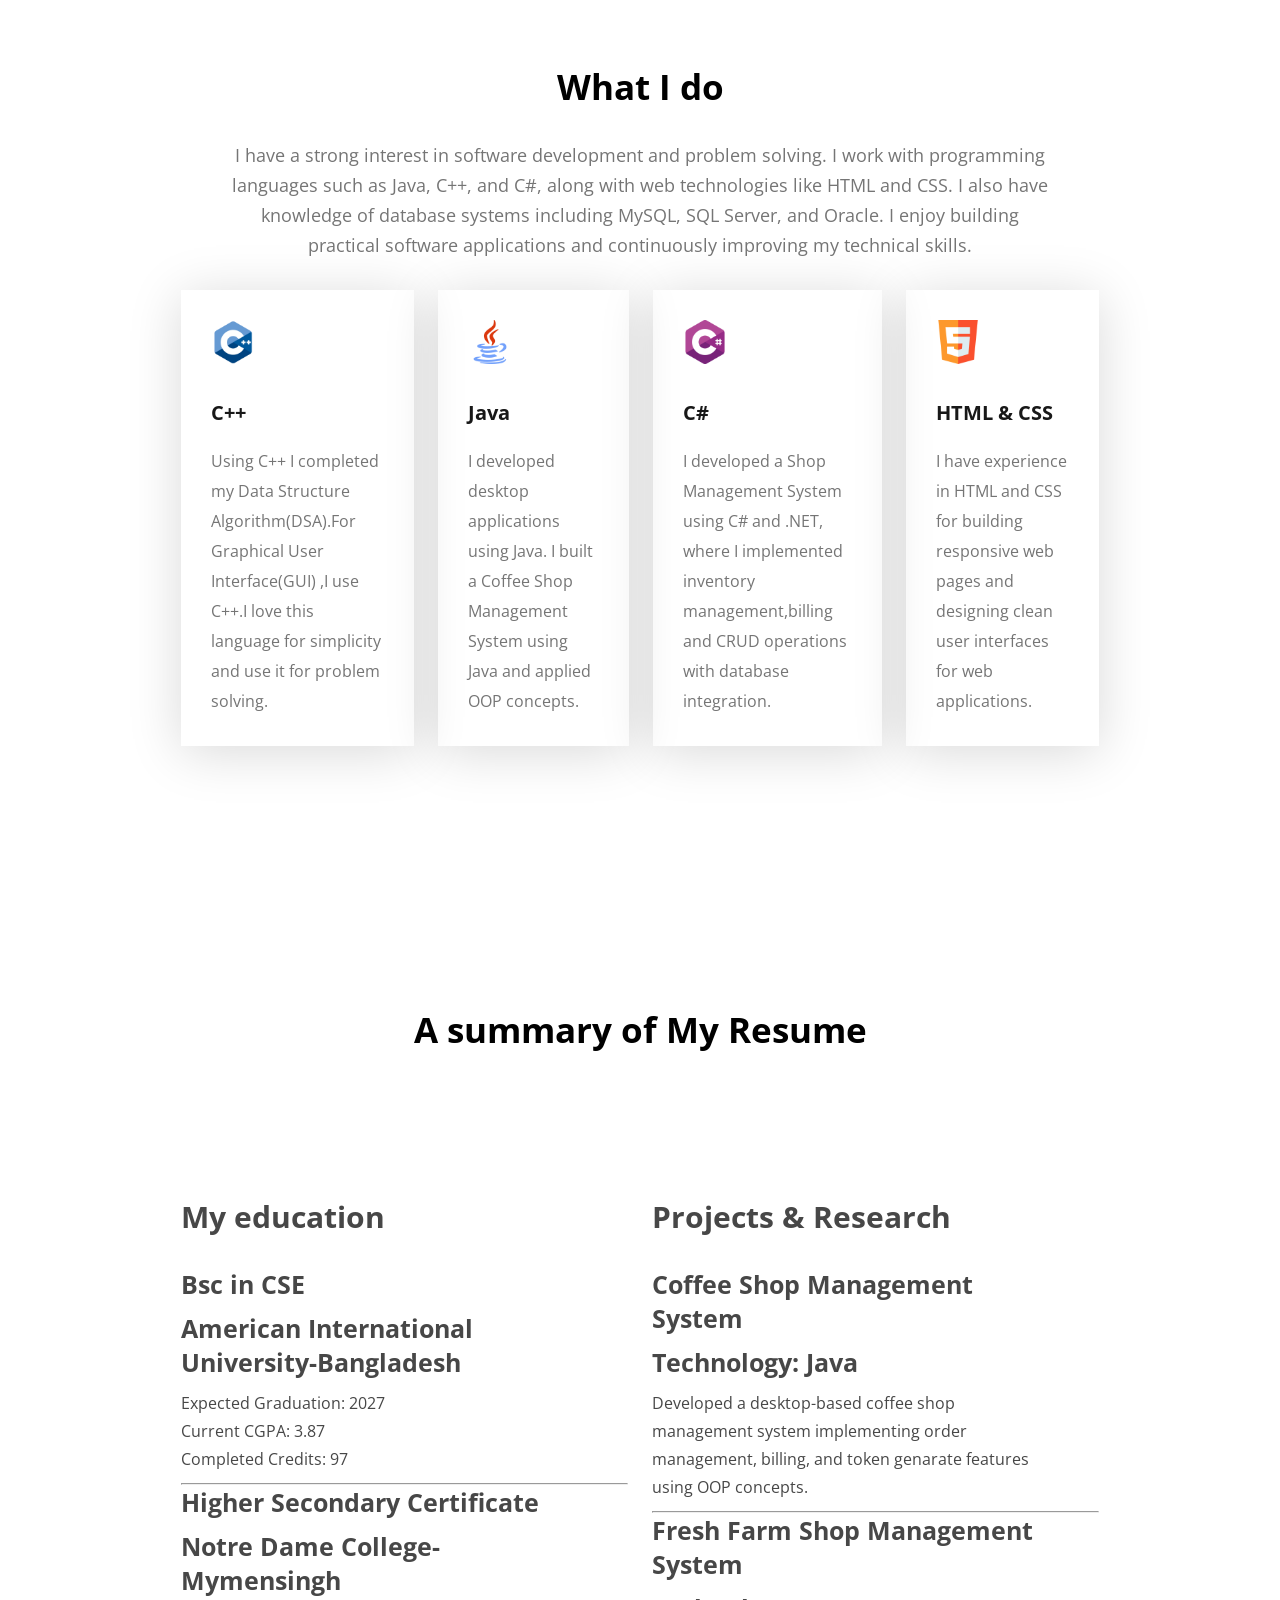
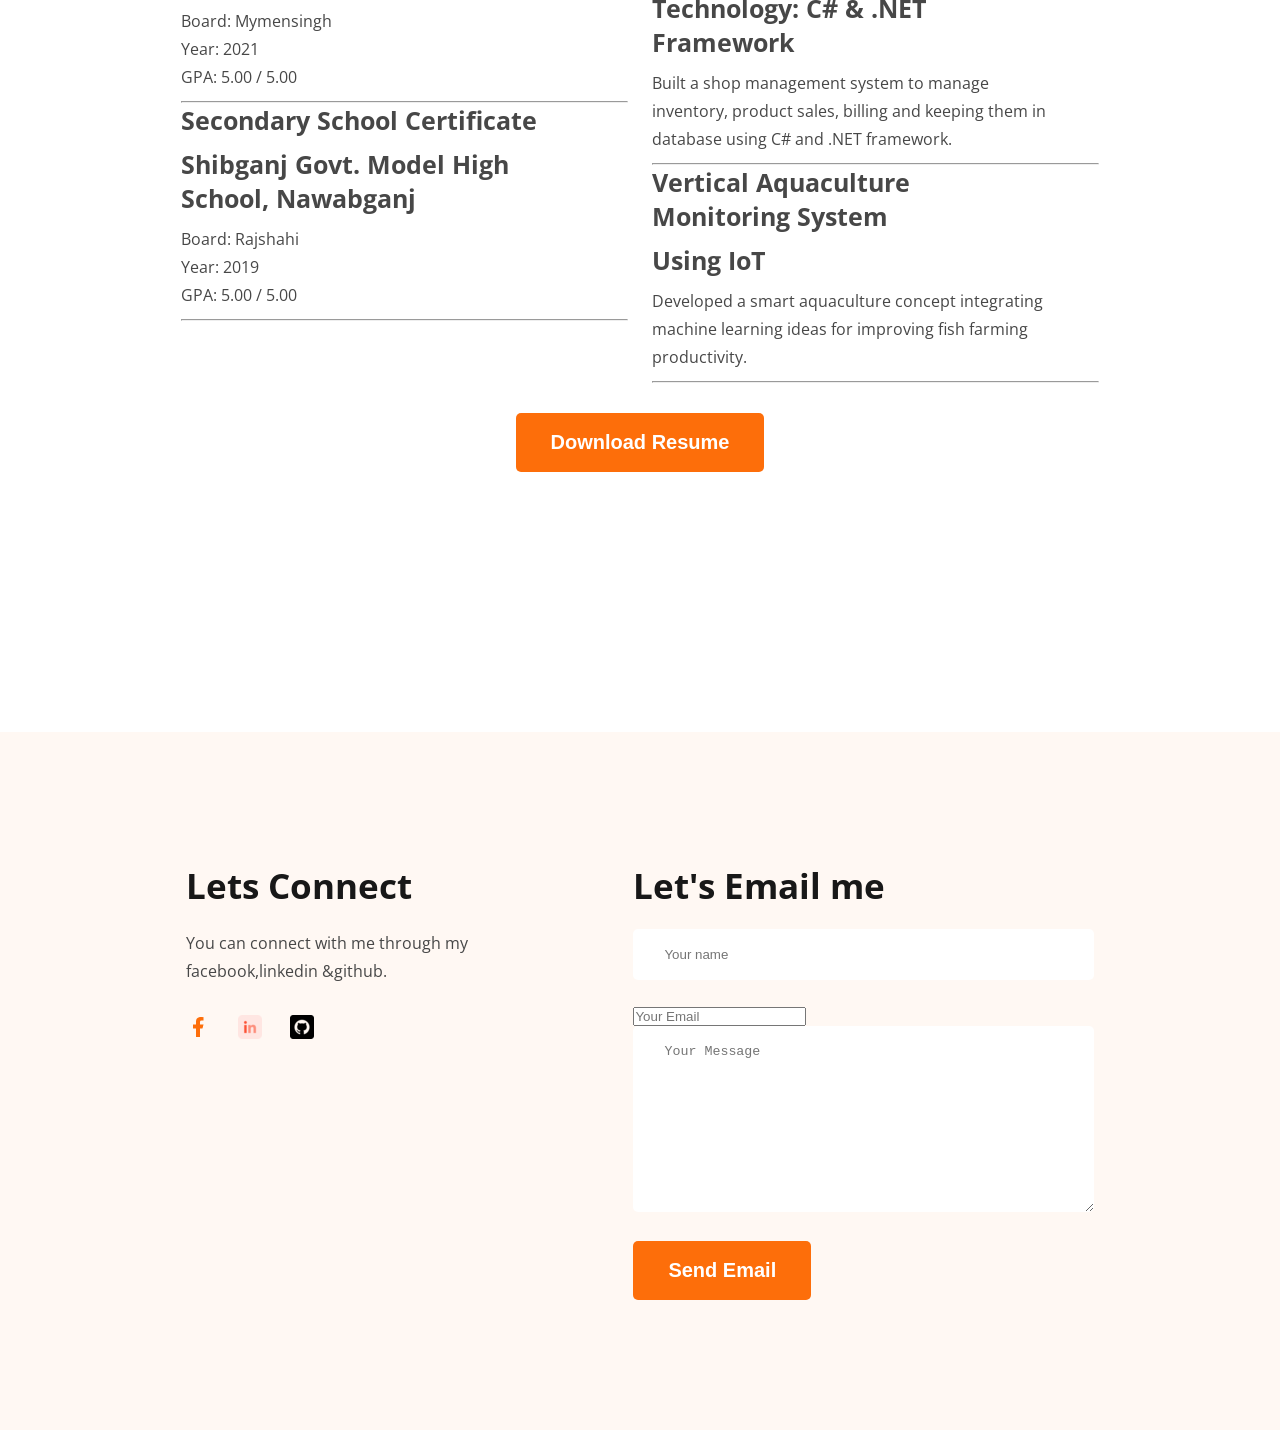
==== commit f6534d40: "button fixed" ====
--- a/index.html
+++ b/index.html
@@ -18,7 +18,7 @@
                 <ul class="menu">
                     <li><a href="education-card.html">Education</a></li>
                     <li><a href="projects.html">Projects</a></li>
-                    <li><a href="">Achievements</a></li>
+                    <li><a href="achievements.html">Achievements</a></li>
                     <li><a href="https://www.linkedin.com/in/fahim-hassan-341258252/"><button class="btn">Hire Me</button></a></li>
                 </ul>
             
@@ -170,7 +170,7 @@
             </div>
         </div>
         <div class="text-center">
-            <a href="link.html"><button class="btn">Download CV</button></a>
+            <a href="link.html"><button class="btn">Download Resume</button></a>
         </div>
     </section>
     <footer>
@@ -209,7 +209,15 @@
                 <div>
                     <textarea name="message" rows="10" placeholder="Your Message" required></textarea>
                 </div>
+                <!-- <input class="btn" type="submit" value="Send Email"> -->
+                 <!-- Redirect to your portfolio -->
+                <input type="hidden" name="_next" value="https://faahimhassan.github.io/E-Portfolio/">
+
+                <!-- Disable captcha -->
+                <input type="hidden" name="_captcha" value="false">
+
                 <input class="btn" type="submit" value="Send Email">
+
         </form>
          <!-- <form class="form" action="mailto:faahim180@gmail.com" method="post" enctype="text/plain">
             <h2>Let's Email me</h2>
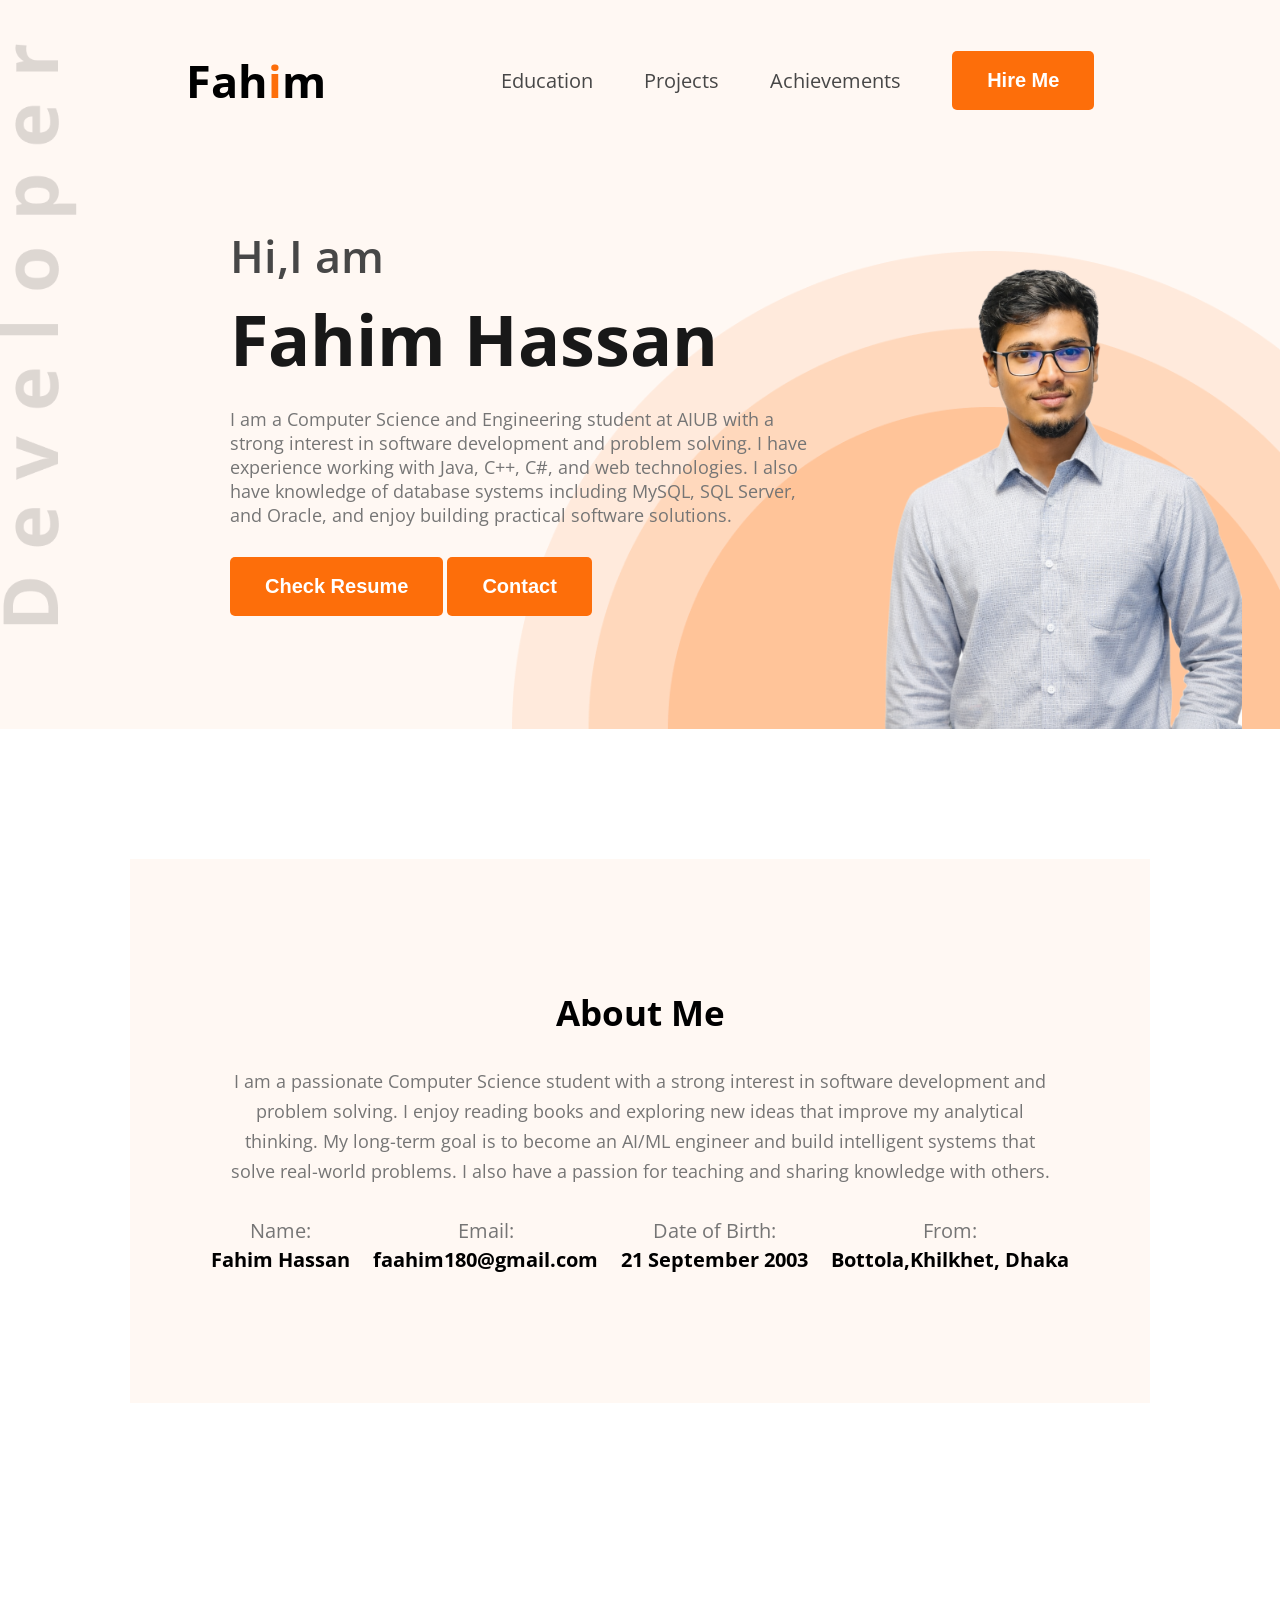
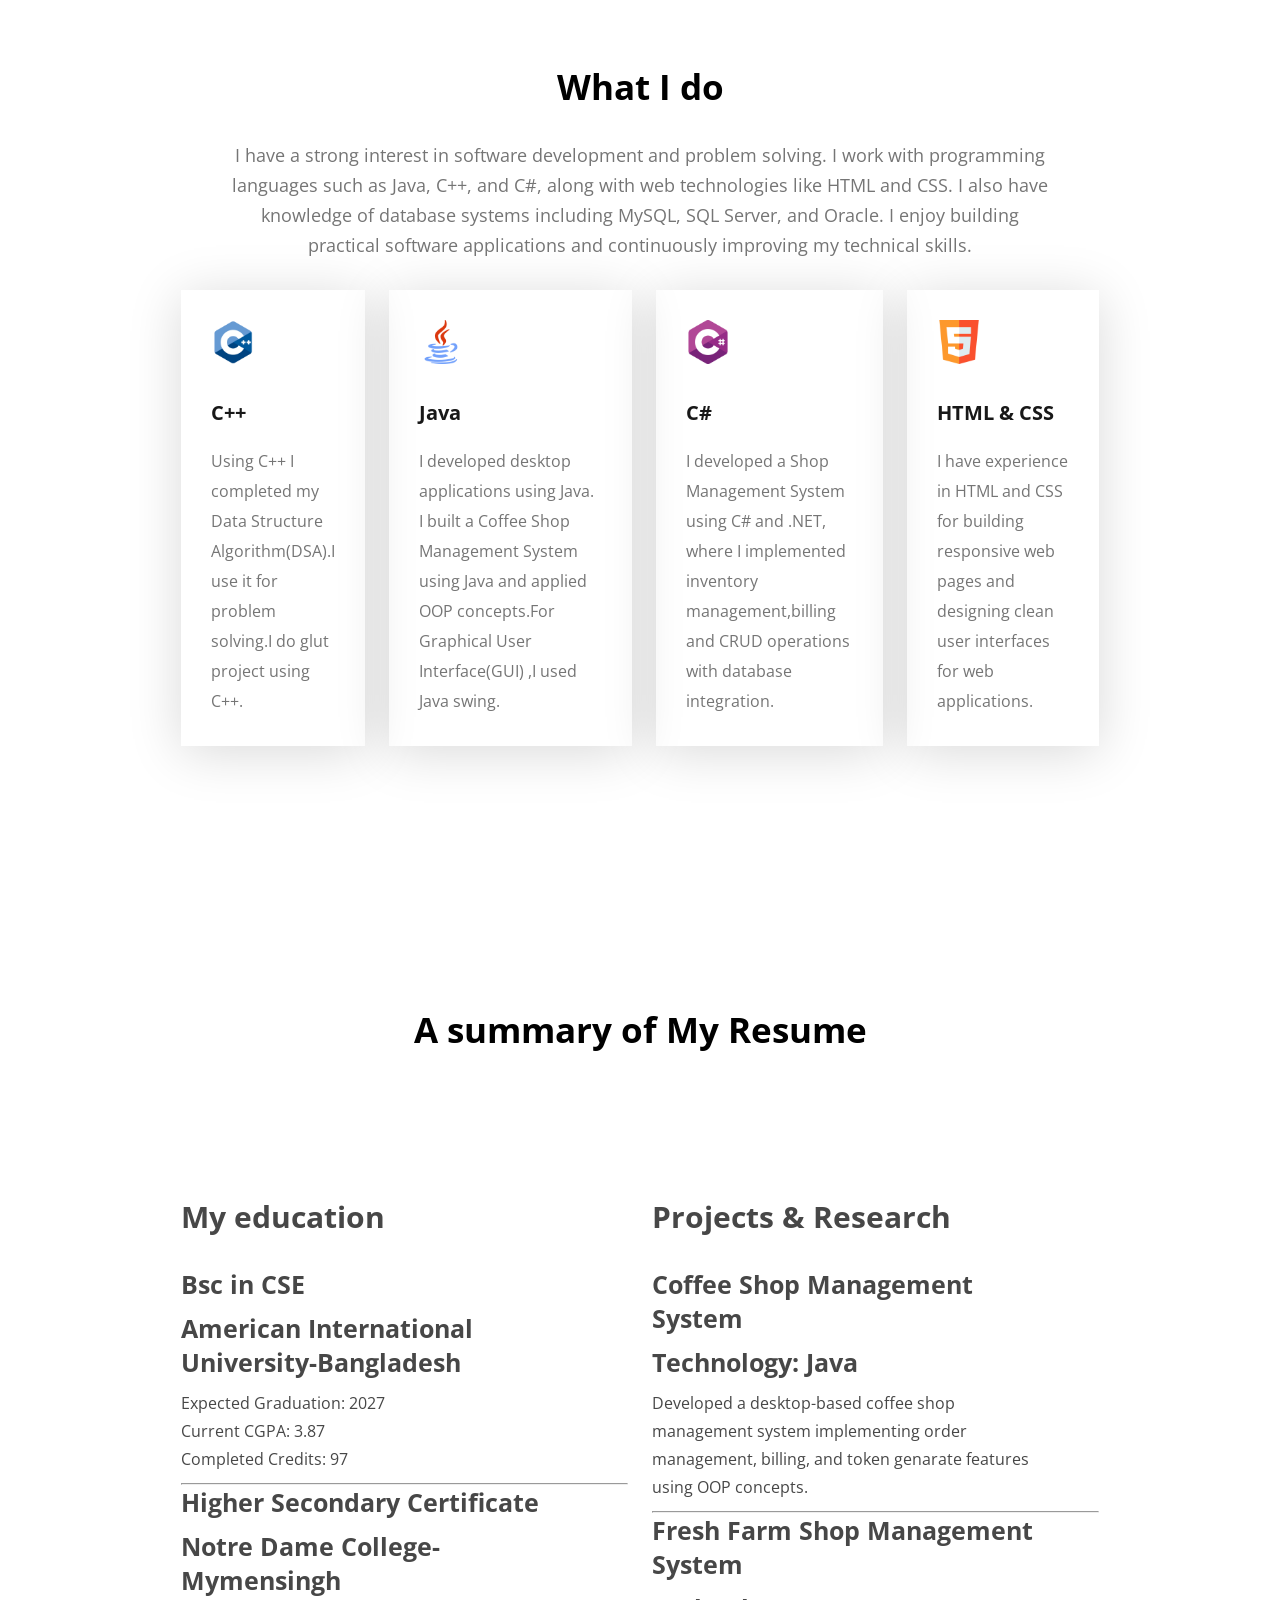
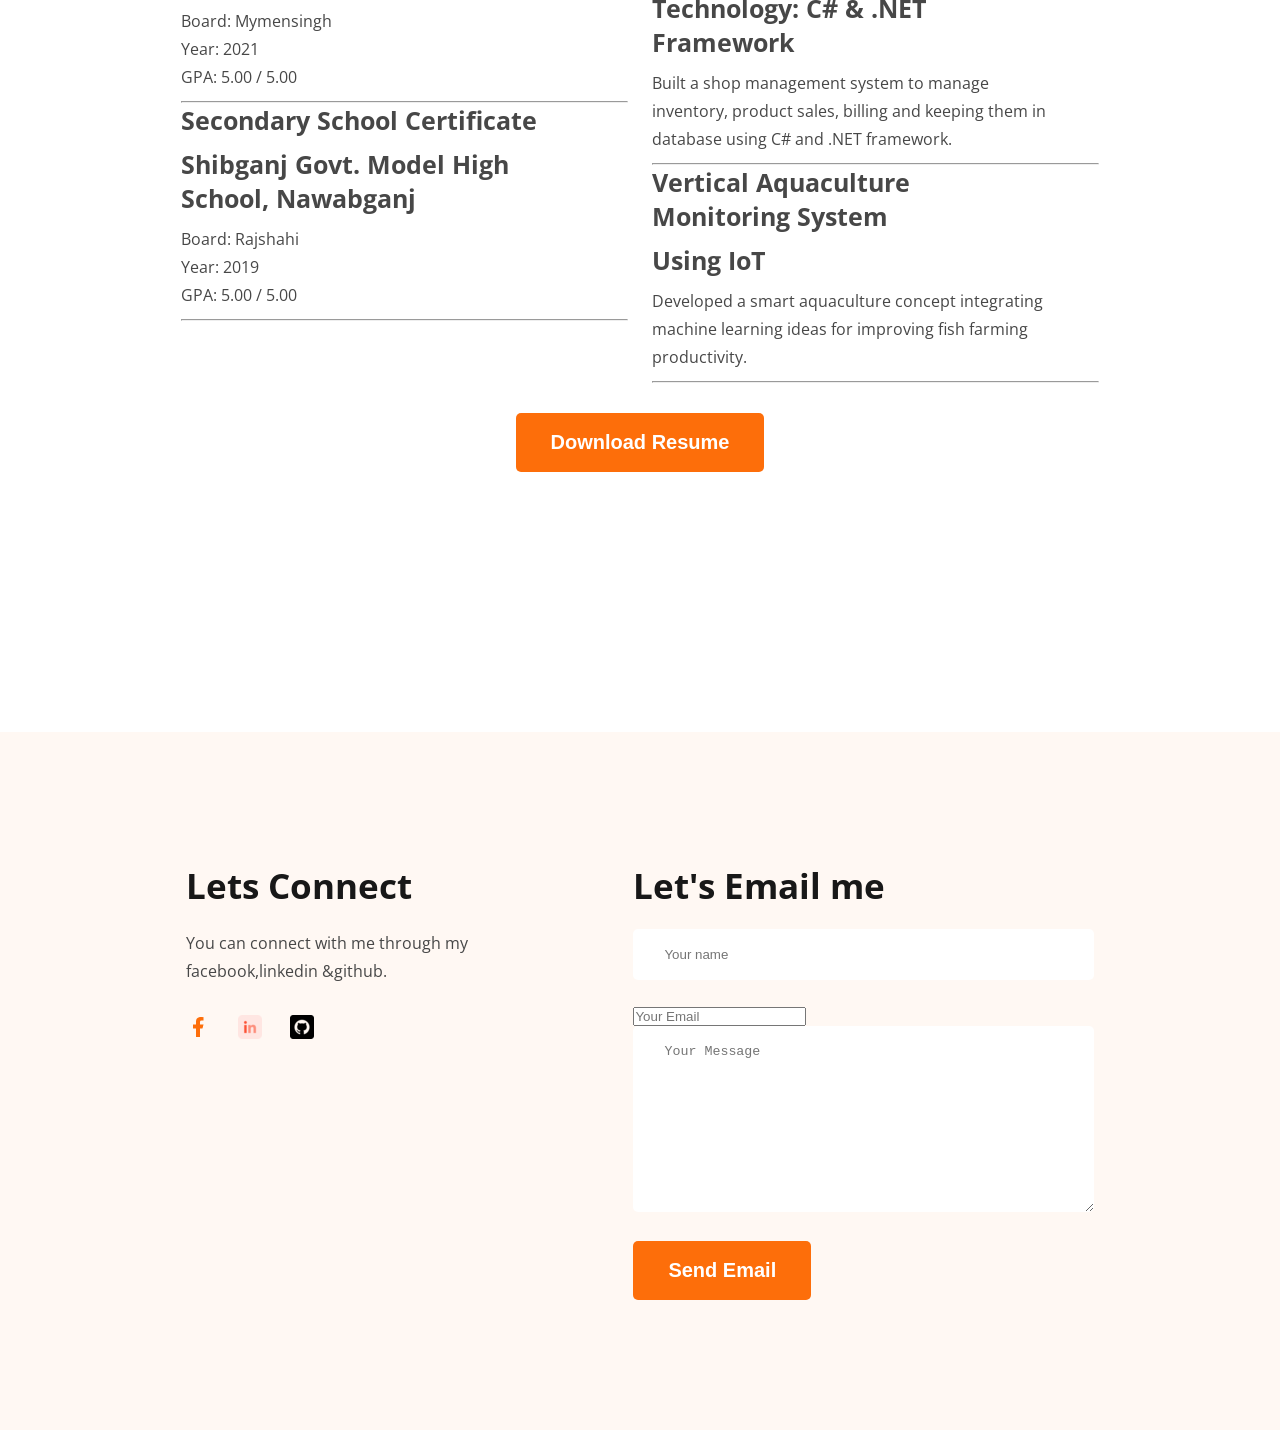
==== commit 6fc8a505: "DLC project added & minor imorovement" ====
--- a/index.html
+++ b/index.html
@@ -57,7 +57,7 @@
                 </div>
                 <div class="info-card">
                         <p>Date of Birth:</p>
-                        <h4>23 September 2003</h4>
+                        <h4>21 September 2003</h4>
                 </div>
                 <div class="info-card">
                         <p>From:</p>
@@ -77,12 +77,12 @@
                 <div class="skill-card">
                     <img src="images/c++.png" alt="">
                     <h3>C++</h3>
-                    <p>Using C++ I completed my Data Structure Algorithm(DSA).For Graphical User Interface(GUI) ,I use C++.I love this language for simplicity and use it for problem solving.</p>
+                    <p>Using C++ I completed my Data Structure Algorithm(DSA).I use it for problem solving.I do glut project using C++.</p>
                 </div>
                 <div class="skill-card">
                     <img src="images/java.png" alt="">
                     <h3>Java</h3>
-                    <p>I  developed desktop applications using Java. I built a Coffee Shop Management System using Java and applied OOP concepts.</p>
+                    <p>I  developed desktop applications using Java. I built a Coffee Shop Management System using Java and applied OOP concepts.For Graphical User Interface(GUI) ,I used Java swing.</p>
                 </div>
                 <div class="skill-card">
                     <img src="images/c-sharp.png" alt="">
--- a/styles/portfolio.css
+++ b/styles/portfolio.css
@@ -113,7 +113,7 @@
 
 #banner .banner-image img{
   width: 100%;
-  max-width: 600px;
+  max-width: 700px;
   vertical-align: middle;
 }
 /* #about{
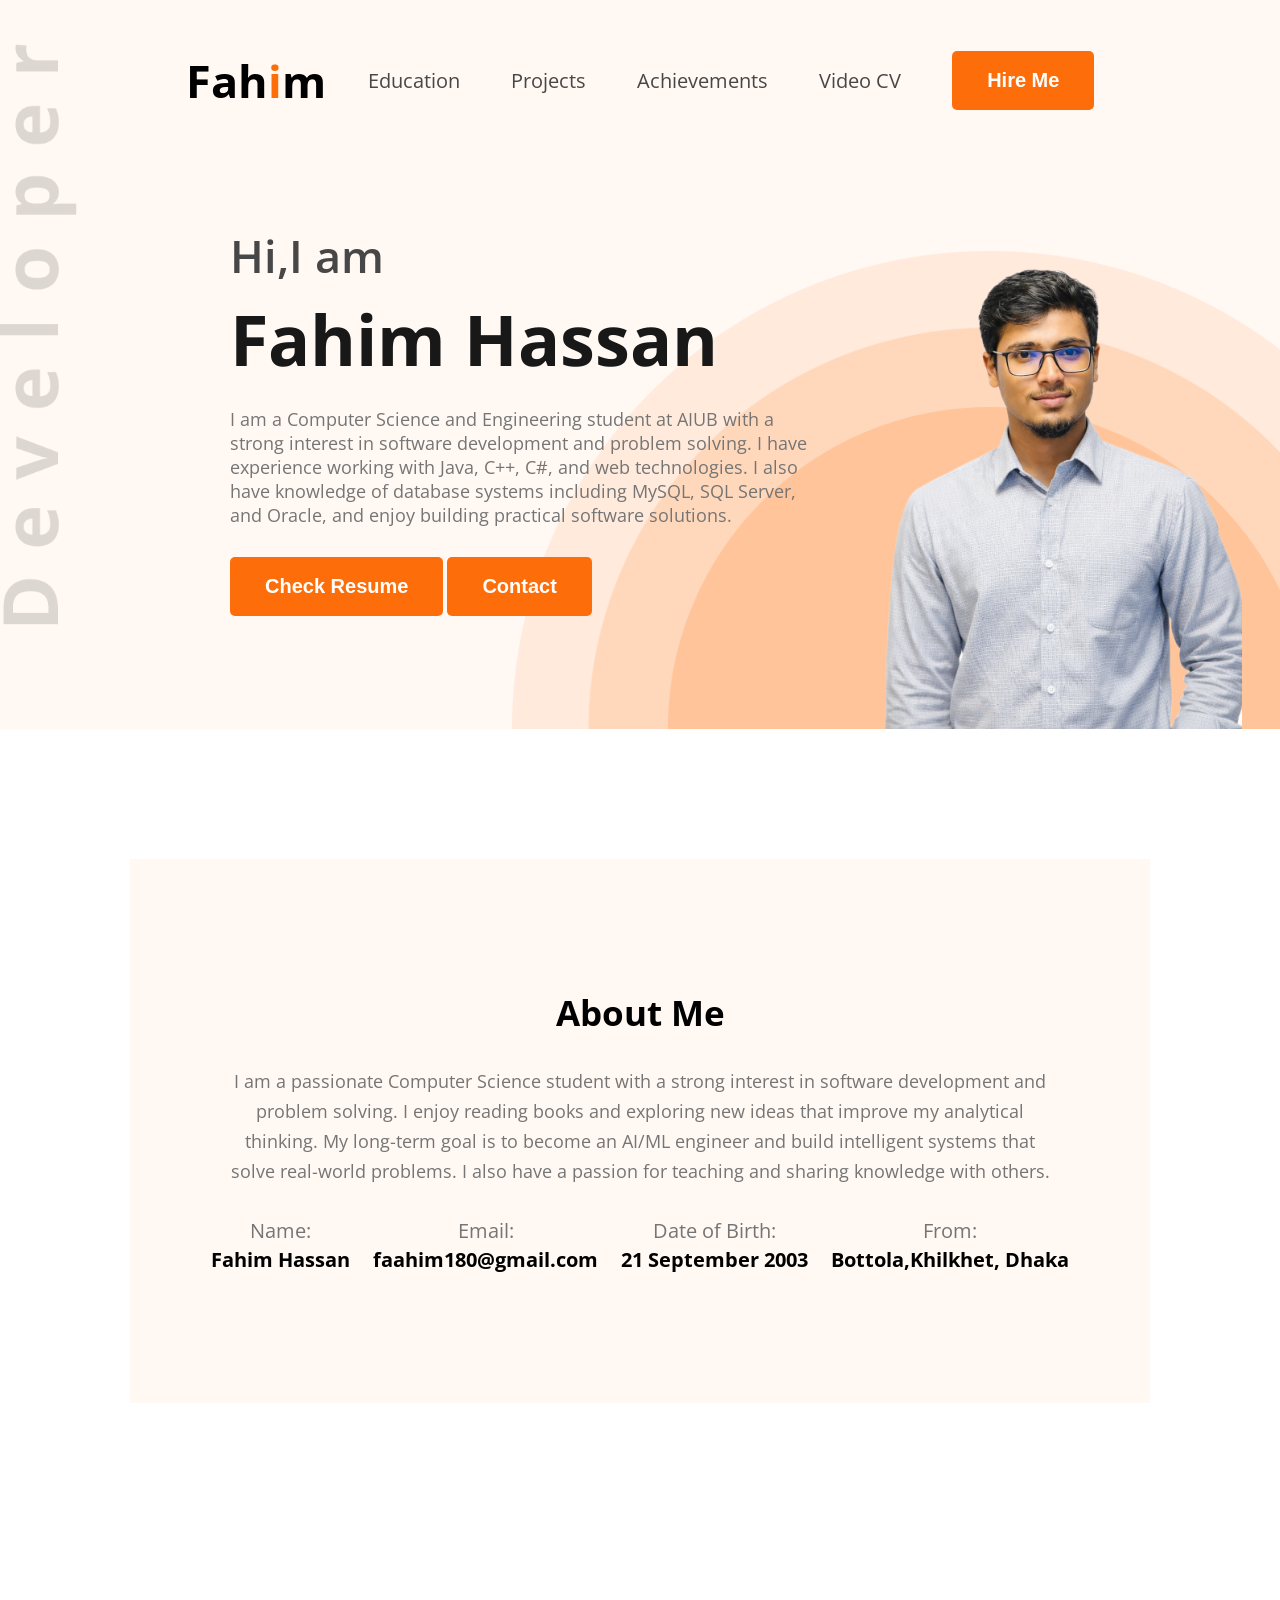
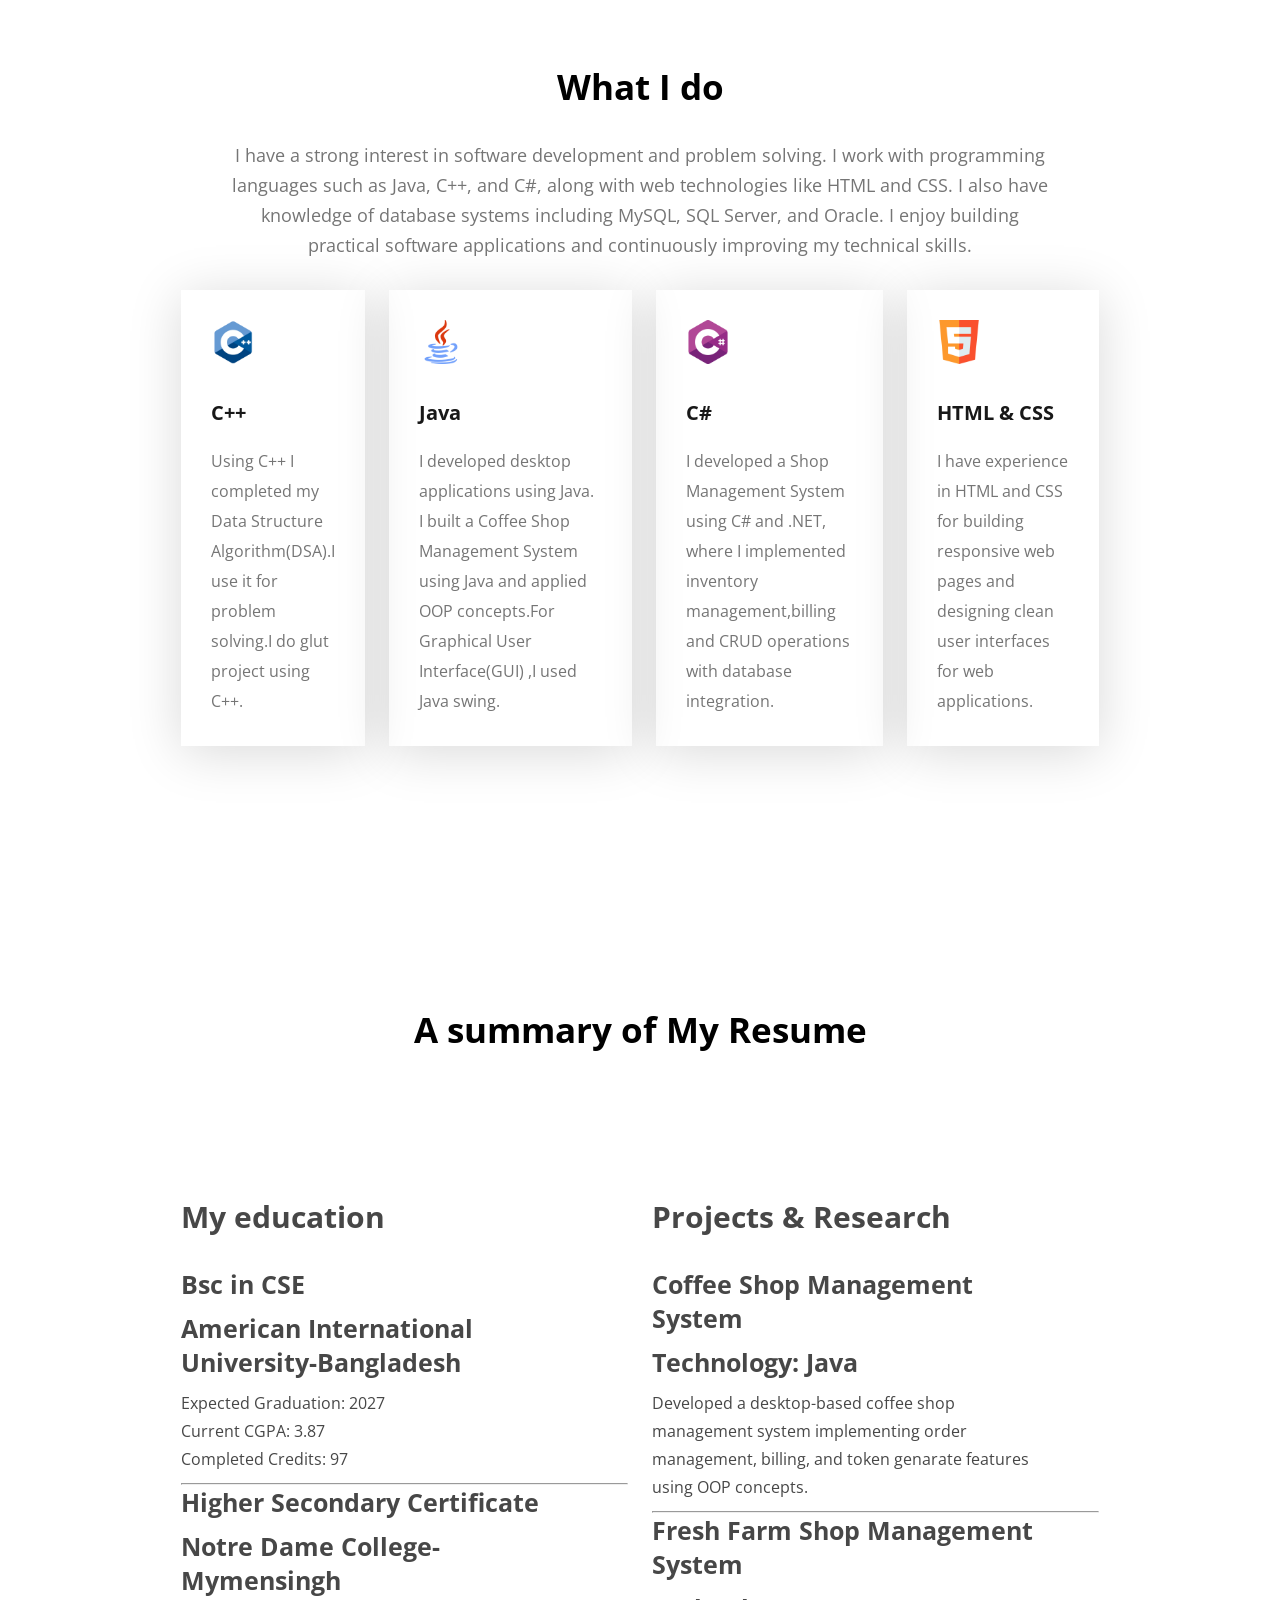
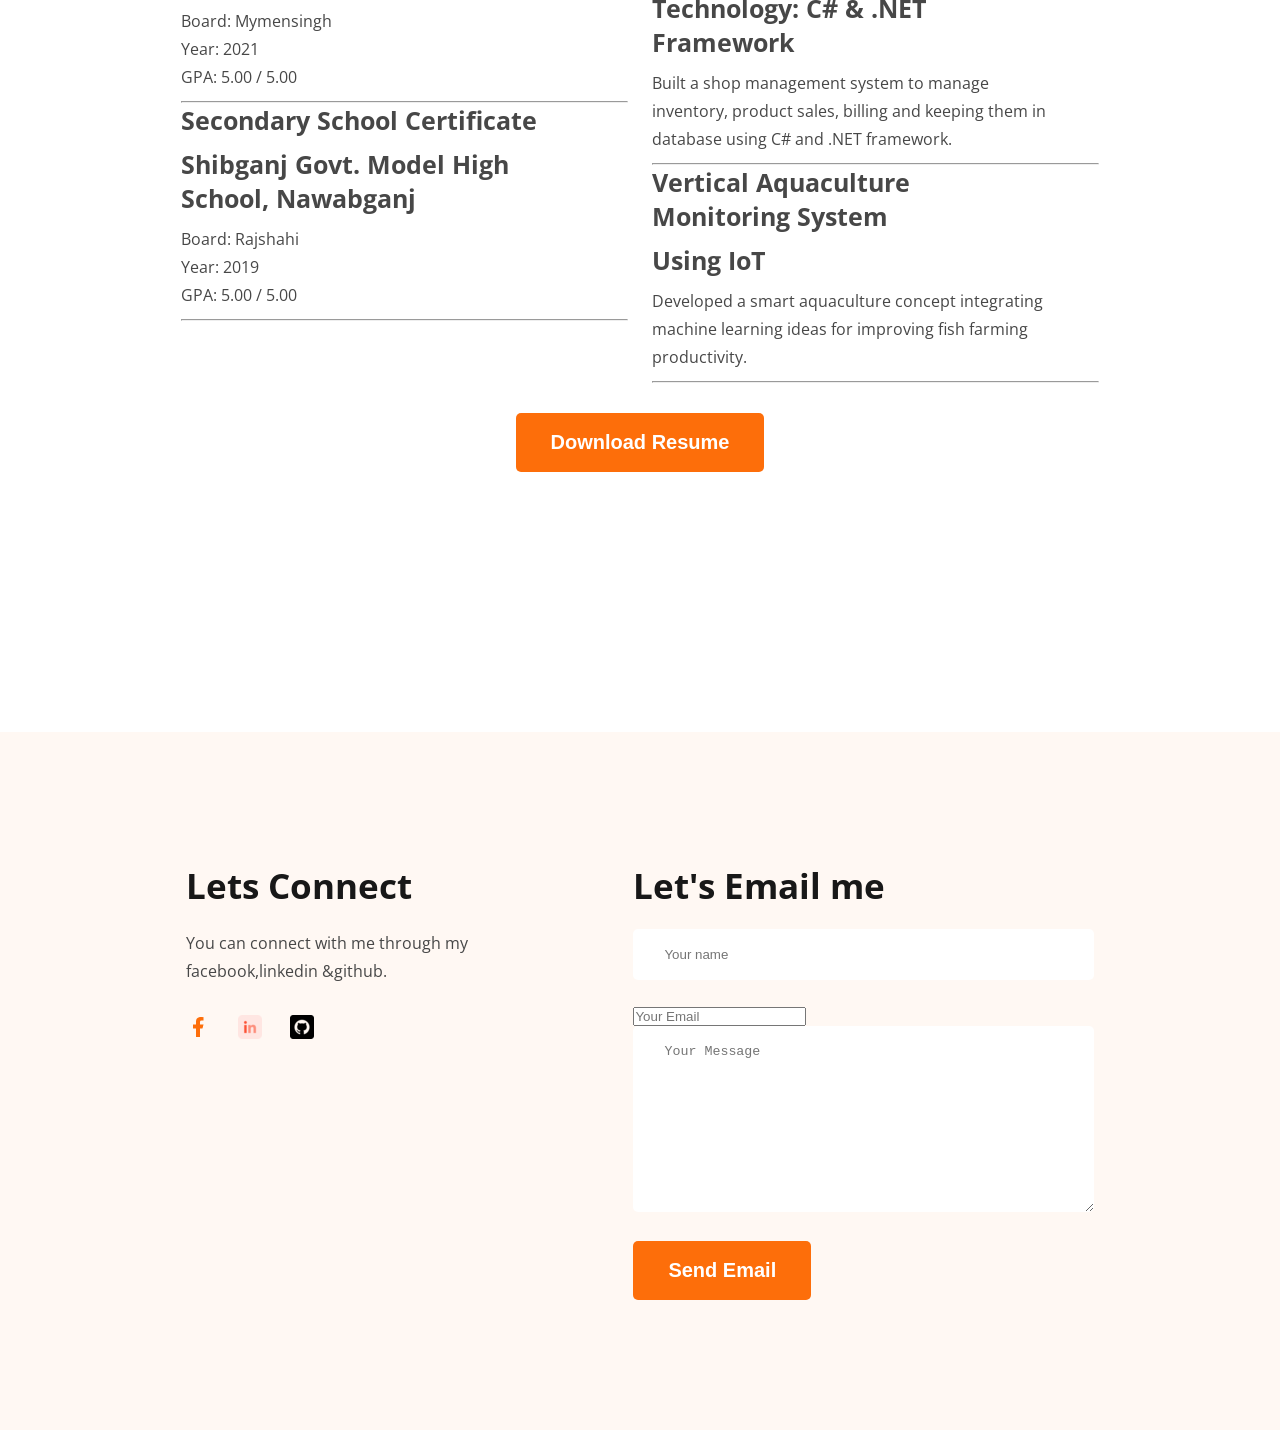
==== commit 1e85e246: "added new achivements,projects and video cv button" ====
--- a/index.html
+++ b/index.html
@@ -19,6 +19,7 @@
                     <li><a href="education-card.html">Education</a></li>
                     <li><a href="projects.html">Projects</a></li>
                     <li><a href="achievements.html">Achievements</a></li>
+                    <li><a href="https://youtu.be/KXTPEJfqKW8">Video CV</a></li>
                     <li><a href="https://www.linkedin.com/in/fahim-hassan-341258252/"><button class="btn">Hire Me</button></a></li>
                 </ul>
             
